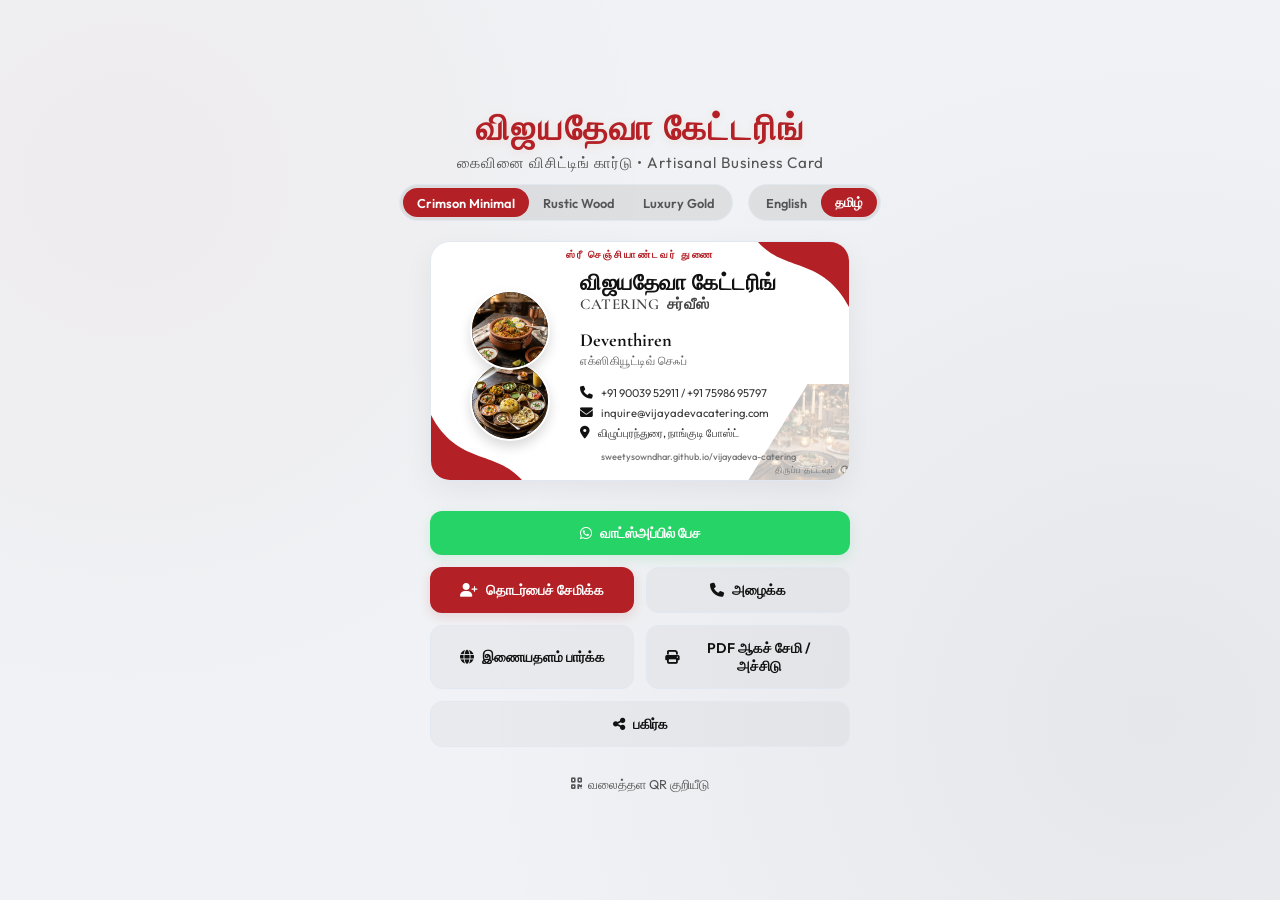
==== visiting-card.html @ 832a329c "Fix text overlap between events list and scan instruction footer on minimal card back" ====
<!DOCTYPE html>
<html lang="en">
<head>
    <meta charset="UTF-8">
    <meta name="viewport" content="width=device-width, initial-scale=1.0">
    <title>Vijayadeva Catering - Digital Business Card</title>
    <!-- Google Fonts -->
    <link rel="preconnect" href="https://fonts.googleapis.com">
    <link rel="preconnect" href="https://fonts.gstatic.com" crossorigin>
    <link href="https://fonts.googleapis.com/css2?family=Caveat:wght@400;700&family=Cormorant+Garamond:ital,wght@0,400;0,500;0,600;0,700;1,400&family=Outfit:wght@300;400;500;600;700&display=swap" rel="stylesheet">
    <!-- FontAwesome Icons -->
    <link rel="stylesheet" href="https://cdnjs.cloudflare.com/ajax/libs/font-awesome/6.4.0/css/all.min.css">
    
    <style>
        /* Theme Variables - Defaults to Rustic Wood Plank Theme */
        :root {
            --bg-color: #1a0f0a;
            --card-bg: #291a10;
            --accent: #e65c00; /* Terracotta Orange Accent */
            --accent-light: #ffd8c2;
            --accent-dark: #8c3200;
            --text-main: #ffffff;
            --text-muted: #dcd0bc;
            --border-color: #e65c00;
            --whatsapp-green: #25d366;
            --whatsapp-dark: #128c7e;
            --card-shadow: 0 15px 35px rgba(0, 0, 0, 0.7);
            
            --font-display: 'Cormorant Garamond', serif;
            --font-handwritten: 'Caveat', cursive;
        }

        /* Crimson Minimal Theme overrides */
        body.theme-minimal {
            --bg-color: #f0f2f5;
            --card-bg: #ffffff;
            --accent: #b32025; /* Crimson Red */
            --accent-light: #fcebeb;
            --accent-dark: #7c1216;
            --text-main: #111111;
            --text-muted: #555555;
            --border-color: #e2e8f0;
            --card-shadow: 0 10px 30px rgba(0, 0, 0, 0.06);
        }

        /* Luxury Gold Theme overrides */
        body.theme-luxury {
            --bg-color: #0b0c10;
            --card-bg: rgba(26, 26, 29, 0.95);
            --accent: #d4af37; /* Gold */
            --accent-light: #f3e5ab;
            --accent-dark: #aa7c11;
            --text-main: #f5f5f7;
            --text-muted: #a0a0a5;
            --border-color: rgba(212, 175, 55, 0.25);
            --card-shadow: 0 15px 35px rgba(0, 0, 0, 0.6), 
                        inset 0 1px 0 rgba(255, 255, 255, 0.1);
        }

        * {
            box-sizing: border-box;
            margin: 0;
            padding: 0;
            font-family: 'Outfit', sans-serif;
            -webkit-tap-highlight-color: transparent;
        }

        body {
            background-color: var(--bg-color);
            min-height: 100vh;
            display: flex;
            flex-direction: column;
            justify-content: center;
            align-items: center;
            padding: 20px;
            color: var(--text-main);
            overflow-x: hidden;
            transition: background-color 0.5s ease, color 0.5s ease;
        }

        /* Ambient background styles per theme */
        body.theme-wood {
            background-image: 
                radial-gradient(circle at 10% 20%, rgba(230, 92, 0, 0.05) 0%, transparent 40%),
                radial-gradient(circle at 90% 80%, rgba(41, 26, 16, 0.3) 0%, transparent 50%);
        }

        body.theme-minimal {
            background-image: 
                radial-gradient(circle at 10% 20%, rgba(179, 32, 37, 0.03) 0%, transparent 40%),
                radial-gradient(circle at 90% 80%, rgba(26, 26, 26, 0.05) 0%, transparent 50%);
        }

        body.theme-luxury {
            background-image: 
                radial-gradient(circle at 10% 20%, rgba(212, 175, 55, 0.05) 0%, transparent 40%),
                radial-gradient(circle at 90% 80%, rgba(170, 124, 17, 0.08) 0%, transparent 40%);
        }

        /* Ambient glowing orbs (Luxury Theme Only) */
        .orb {
            position: absolute;
            width: 300px;
            height: 300px;
            border-radius: 50%;
            filter: blur(120px);
            z-index: -1;
            opacity: 0.3;
            animation: float 10s ease-in-out infinite alternate;
            display: none;
        }

        body.theme-luxury .orb {
            display: block;
        }

        .orb-1 {
            background: var(--accent-dark);
            top: 20%;
            left: 10%;
        }

        .orb-2 {
            background: #4e3629;
            bottom: 20%;
            right: 10%;
            animation-delay: -5s;
        }

        @keyframes float {
            0% { transform: translateY(0px) scale(1); }
            100% { transform: translateY(30px) scale(1.1); }
        }

        header {
            text-align: center;
            margin-bottom: 12px;
            animation: fadeInDown 0.8s ease-out;
        }

        header h1 {
            font-family: var(--font-display);
            font-size: 2.2rem;
            font-weight: 700;
            color: var(--accent);
            letter-spacing: 2px;
            text-transform: uppercase;
            text-shadow: 0 2px 10px rgba(230, 92, 0, 0.1);
            margin-bottom: 3px;
            transition: color 0.5s ease;
        }

        body.theme-luxury header h1 {
            text-shadow: 0 2px 10px rgba(212, 175, 55, 0.2);
        }

        header p {
            color: var(--text-muted);
            font-size: 0.95rem;
            letter-spacing: 1px;
            transition: color 0.5s;
        }

        /* Selectors Box */
        .selectors-row {
            display: flex;
            gap: 15px;
            margin-bottom: 20px;
            z-index: 10;
            animation: fadeInDown 0.8s ease-out;
        }

        .toggle-box {
            display: flex;
            background: rgba(0, 0, 0, 0.08);
            border: 1px solid var(--border-color);
            border-radius: 20px;
            padding: 3px;
            transition: background 0.5s, border-color 0.5s;
        }

        body.theme-luxury .toggle-box {
            background: rgba(255, 255, 255, 0.05);
        }

        .toggle-btn {
            background: transparent;
            border: none;
            color: var(--text-muted);
            padding: 6px 14px;
            font-size: 0.8rem;
            font-weight: 600;
            border-radius: 17px;
            cursor: pointer;
            transition: all 0.3s;
        }

        .toggle-btn.active {
            background: var(--accent);
            color: var(--bg-color);
        }
        
        body.theme-minimal .toggle-btn.active {
            color: #ffffff;
        }

        /* 3D Card Flip Structure */
        .card-perspective {
            perspective: 1200px;
            width: 100%;
            max-width: 420px;
            height: 240px;
            margin-bottom: 30px;
            cursor: pointer;
            animation: scaleIn 0.8s cubic-bezier(0.175, 0.885, 0.32, 1.275);
        }

        .card-inner {
            position: relative;
            width: 100%;
            height: 100%;
            text-align: center;
            transition: transform 0.8s cubic-bezier(0.175, 0.885, 0.32, 1.275);
            transform-style: preserve-3d;
        }

        .card-perspective.flipped .card-inner {
            transform: rotateY(180deg);
        }

        .card-face {
            position: absolute;
            width: 100%;
            height: 100%;
            -webkit-backface-visibility: hidden;
            backface-visibility: hidden;
            border-radius: 20px;
            padding: 15px 20px;
            display: flex;
            flex-direction: column;
            justify-content: space-between;
            background: var(--card-bg);
            border: 1px solid var(--border-color);
            box-shadow: var(--card-shadow);
            backdrop-filter: blur(10px);
            overflow: hidden;
            transition: background 0.5s, border 0.5s, box-shadow 0.5s;
        }

        /* Theme 1: Wood plank backgrounds */
        body.theme-wood .card-face {
            background-color: #24140c;
            background-image: 
                repeating-linear-gradient(
                    to bottom,
                    rgba(0, 0, 0, 0.3) 0px,
                    rgba(0, 0, 0, 0.3) 2px,
                    transparent 2px,
                    transparent 48px
                ),
                repeating-linear-gradient(
                    to right,
                    rgba(255,255,255,0.015) 0px,
                    rgba(255,255,255,0.015) 1px,
                    transparent 1px,
                    transparent 4px
                ),
                linear-gradient(135deg, #2a1810 0%, #150b07 100%);
            border: 2.5px solid var(--accent);
            box-shadow: 0 15px 35px rgba(0, 0, 0, 0.6);
        }

        /* Theme 2: Crimson Minimal overrides */
        body.theme-minimal .card-face {
            background: #ffffff;
            border: 1px solid #e2e8f0;
            box-shadow: var(--card-shadow);
        }

        /* Top Center Blessing Header */
        .card-blessing {
            position: absolute;
            top: 6px;
            left: 0;
            right: 0;
            text-align: center;
            font-size: 0.62rem;
            color: var(--accent);
            letter-spacing: 2px;
            font-weight: 700;
            text-transform: uppercase;
        }

        /* Front Face Layout Split (Left Thumbnails Column / Right Contacts Column) */
        .card-inner-container {
            display: flex;
            height: 100%;
            width: 100%;
            gap: 12px;
            align-items: center;
            margin-top: 8px;
        }

        /* Left side: Food thumbnails showcase */
        .card-left-col {
            width: 32%;
            display: flex;
            flex-direction: column;
            position: relative;
            height: 100%;
            justify-content: space-between;
            padding: 8px 0;
        }

        .food-thumb {
            width: 72px;
            height: 52px;
            border-radius: 6px;
            border: 2px solid var(--accent);
            overflow: hidden;
            box-shadow: 0 3px 6px rgba(0, 0, 0, 0.4);
            position: relative;
            background: #24140c;
            z-index: 2;
        }

        .food-thumb-1 {
            align-self: flex-start;
        }

        .food-thumb-2 {
            align-self: flex-end;
            margin-right: 4px;
        }

        .food-thumb-3 {
            align-self: flex-start;
        }

        .food-thumb img {
            width: 100%;
            height: 100%;
            object-fit: cover;
            transition: filter 0.5s;
        }

        /* Minimal circular food thumbnails */
        body.theme-minimal .food-thumb {
            width: 80px;
            height: 80px;
            border-radius: 50%;
            border: 2px solid #ffffff;
            box-shadow: 0 6px 12px rgba(0, 0, 0, 0.15);
            align-self: center;
            margin: 0;
        }

        body.theme-minimal .food-thumb img {
            border-radius: 50%;
            filter: none;
        }

        body.theme-minimal .food-thumb-1 {
            margin-bottom: -15px; /* overlap slightly */
            z-index: 2;
        }

        body.theme-minimal .food-thumb-2 {
            z-index: 1;
            margin-right: 0;
            align-self: center;
        }

        body.theme-minimal .food-thumb-3 {
            display: none;
        }

        /* Hide utensil SVGs on minimal theme */
        body.theme-minimal .utensil-svg-1,
        body.theme-minimal .utensil-svg-2,
        body.theme-minimal .utensil-svg-3 {
            display: none;
        }
        
        /* Minimal Theme Corner Decors */
        .minimal-red-stroke {
            display: none;
            position: absolute;
            top: 0;
            right: 0;
            width: 130px;
            height: 100px;
            z-index: 1;
        }

        .minimal-red-stroke-bl {
            display: none;
            position: absolute;
            bottom: 0;
            left: 0;
            width: 130px;
            height: 100px;
            z-index: 1;
        }

        .minimal-banquet-svg {
            display: none;
            position: absolute;
            bottom: 0;
            right: 0;
            width: 170px;
            height: 120px;
            z-index: 1;
        }
        
        body.theme-minimal .minimal-red-stroke,
        body.theme-minimal .minimal-red-stroke-bl,
        body.theme-minimal .minimal-banquet-svg {
            display: block;
        }
        
        body.theme-minimal .minimal-banquet-svg {
            opacity: 0.25;
        }

        /* Utensil SVGs on Front Face */
        .utensil-svg-1 {
            position: absolute;
            left: 2px;
            top: 55px;
            width: 22px;
            height: 22px;
            color: var(--text-muted);
            opacity: 0.45;
            z-index: 1;
        }

        .utensil-svg-2 {
            position: absolute;
            left: 4px;
            top: 132px;
            width: 22px;
            height: 22px;
            color: var(--text-muted);
            opacity: 0.45;
            z-index: 1;
        }

        .utensil-svg-3 {
            position: absolute;
            left: 38px;
            bottom: 2px;
            width: 26px;
            height: 26px;
            color: var(--text-muted);
            opacity: 0.45;
            z-index: 1;
        }

        /* Right side: Branding & Pills details */
        .card-right-col {
            width: 68%;
            display: flex;
            flex-direction: column;
            height: 100%;
            justify-content: space-between;
            padding: 2px 0;
            text-align: left;
        }

        .card-brand-header {
            display: flex;
            justify-content: space-between;
            align-items: center;
            width: 100%;
        }

        .card-brand-section {
            margin-top: 2px;
        }

        .card-brand-logo-name {
            font-size: 0.78rem;
            color: var(--accent);
            font-weight: 600;
            letter-spacing: 1.5px;
            text-transform: uppercase;
            font-family: var(--font-display);
        }

        .card-brand-services-wrapper {
            display: flex;
            align-items: center;
            gap: 10px;
            margin-top: 2px;
        }

        .card-brand-services {
            font-family: var(--font-display);
            line-height: 1.1;
            display: flex;
            flex-direction: column;
            position: relative;
        }

        .card-brand-services .text-large {
            font-family: 'Outfit', sans-serif;
            font-size: 1.8rem;
            font-weight: 700;
            color: #ffffff;
            text-transform: uppercase;
            letter-spacing: 2px;
            line-height: 1;
        }

        body.theme-minimal .card-brand-logo-name {
            font-family: var(--font-display);
            font-size: 1.4rem;
            color: #111111;
            text-transform: none;
            font-weight: 700;
            letter-spacing: 0.5px;
        }
        
        body.theme-minimal .card-brand-services-wrapper {
            margin-top: 1px;
            gap: 0;
        }
        
        body.theme-minimal .card-brand-services {
            font-family: var(--font-display);
            font-size: 0.9rem;
            color: #555555;
            font-weight: 500;
            text-transform: none;
            letter-spacing: 0.5px;
            display: block;
            margin-top: 0;
        }
        
        body.theme-minimal .card-brand-services .text-large {
            font-family: var(--font-display);
            font-size: 0.95rem;
            color: #444444;
            text-transform: none;
            letter-spacing: 0.5px;
            font-weight: 600;
        }

        body.theme-minimal .card-brand-services .text-script {
            font-family: var(--font-display);
            font-size: 0.95rem;
            color: #444444;
            font-weight: 600;
            margin-top: 0;
            margin-left: 4px;
            display: inline-block;
        }

        .card-brand-services .text-script {
            font-family: var(--font-handwritten);
            font-size: 1.5rem;
            color: var(--accent);
            font-weight: 700;
            margin-top: -6px;
            margin-left: 25px;
            line-height: 1;
        }

        /* Chef Hat Outline Icon */
        .chef-hat-svg {
            width: 35px;
            height: 35px;
            color: #ffffff;
            opacity: 0.9;
            flex-shrink: 0;
            margin-left: 15px;
        }

        body.theme-minimal .chef-hat-svg {
            display: none;
        }

        body.theme-luxury .chef-hat-svg {
            color: var(--accent);
        }

        /* Left-Right split Chef Credentials */
        .card-chef-section {
            display: flex;
            justify-content: space-between;
            width: 100%;
            border-bottom: 1px solid rgba(255, 255, 255, 0.12);
            padding-bottom: 3px;
            margin-bottom: 6px;
            transition: border-color 0.5s;
        }

        body.theme-minimal .card-chef-section {
            border-bottom: none;
            flex-direction: column;
            align-items: flex-start;
            margin-top: 12px;
            margin-bottom: 12px;
            gap: 2px;
        }

        .card-chef-name {
            font-size: 0.72rem;
            font-weight: 600;
            color: #ffffff;
            text-transform: uppercase;
            letter-spacing: 0.5px;
        }

        body.theme-minimal .card-chef-name {
            font-family: var(--font-display);
            font-size: 1.15rem;
            color: #111111;
            text-transform: none;
            font-weight: 700;
            letter-spacing: 0px;
        }
        
        body.theme-minimal .card-chef-role {
            font-family: 'Outfit', sans-serif;
            font-size: 0.72rem;
            color: #666666;
            text-transform: none;
            font-weight: 500;
            letter-spacing: 0.5px;
        }

        .card-chef-role {
            font-size: 0.68rem;
            color: var(--accent);
            font-weight: 500;
            text-transform: uppercase;
            letter-spacing: 0.5px;
        }

        /* Contact Details Rounded Pills (capsule border styling) */
        .card-contact-pills {
            display: flex;
            flex-direction: column;
            gap: 5px;
        }

        .contact-pill {
            display: flex;
            align-items: center;
            border: 2px solid var(--accent);
            border-radius: 50px;
            padding: 3px 14px;
            background: rgba(0, 0, 0, 0.4);
            text-decoration: none;
            color: #ffffff;
            font-size: 0.72rem;
            height: 26px;
            gap: 10px;
            transition: all 0.3s;
        }

        body.theme-minimal .contact-pill {
            border: none;
            background: transparent;
            padding: 0;
            height: auto;
            gap: 12px;
            color: #333333;
            font-size: 0.75rem;
            margin-bottom: 2px;
        }

        .contact-pill:hover {
            background: var(--accent);
            color: var(--bg-color);
        }

        body.theme-minimal .contact-pill:hover {
            background: transparent;
            color: var(--accent);
        }

        .pill-icon {
            color: #ffffff;
            font-size: 0.75rem;
            display: flex;
            align-items: center;
            justify-content: center;
            transition: color 0.3s;
            flex-shrink: 0;
        }

        body.theme-minimal .pill-icon {
            color: #111111;
            font-size: 0.8rem;
        }
        
        body.theme-minimal .contact-pill:hover .pill-icon {
            color: var(--accent);
        }
        
        /* By default, hide address pill in other themes, and show instagram */
        .address-pill {
            display: none;
        }

        body.theme-minimal .address-pill {
            display: flex;
        }

        body.theme-minimal .card-contact-pills a[href*="instagram"] {
            display: none;
        }

        /* Crimson Minimal Layout Alignments & Overrides */
        body.theme-minimal .card-left-col {
            justify-content: center;
            gap: 6px;
        }
        body.theme-minimal .card-contact-pills {
            max-width: 200px;
            z-index: 3;
            position: relative;
            gap: 6px;
        }
        body.theme-minimal .contact-pill {
            border: none;
            background: transparent;
            padding: 0;
            height: auto;
            gap: 8px;
            color: #333333;
            font-size: 0.7rem;
            margin-bottom: 0;
        }
        body.theme-minimal .card-footer-web {
            text-align: left;
            width: auto;
            margin-top: 6px;
            padding-left: 21px;
            z-index: 3;
            position: relative;
        }
        body.theme-minimal .card-footer-web a {
            color: #777777;
            font-size: 0.58rem;
            text-transform: none;
            letter-spacing: 0px;
        }
        body.theme-minimal .card-back-main {
            padding-right: 0;
            position: relative;
            z-index: 2;
        }
        body.theme-minimal .card-back-container {
            margin-top: 0px;
        }
        body.theme-minimal .events-list {
            gap: 4px;
        }

        .contact-pill:hover .pill-icon {
            color: inherit;
        }

        .pill-text {
            white-space: nowrap;
            overflow: hidden;
            text-overflow: ellipsis;
        }

        .pill-text-scroll {
            white-space: nowrap;
            overflow: hidden;
            text-overflow: ellipsis;
            width: 100%;
        }

        .pill-text-scroll a {
            color: inherit;
            text-decoration: none;
            transition: color 0.3s;
        }

        .pill-text-scroll a:hover {
            text-decoration: underline;
        }

        .card-footer-web {
            font-size: 0.62rem;
            text-align: center;
            margin-top: 4px;
            width: 100%;
        }

        .card-footer-web a {
            color: #ffffff;
            text-decoration: none;
            font-weight: 500;
            letter-spacing: 1px;
            text-transform: uppercase;
        }

        .card-front .flip-hint {
            position: absolute;
            bottom: 4px;
            right: 0px;
            font-size: 0.58rem;
            color: var(--text-muted);
            letter-spacing: 0.5px;
            display: flex;
            align-items: center;
            gap: 4px;
            opacity: 0.6;
        }

        .card-front .flip-hint i {
            animation: bounce 1.5s infinite;
        }

        /* BACK FACE LAYOUT */
        .card-back {
            transform: rotateY(180deg);
        }

        .card-back-container {
            display: flex;
            height: 100%;
            width: 100%;
            align-items: center;
            gap: 10px;
            margin-top: 10px;
        }

        /* Back side left: Utensils Column */
        .card-back-utensils {
            width: 20%;
            display: flex;
            flex-direction: column;
            justify-content: space-around;
            align-items: center;
            height: 85%;
            color: var(--text-muted);
            opacity: 0.5;
            font-size: 1.6rem;
            padding-right: 10px;
        }

        /* Back side right: Events list and corner photos */
        .card-back-main {
            width: 80%;
            display: flex;
            flex-direction: column;
            justify-content: center;
            height: 85%;
            padding-right: 55px;
            text-align: center;
        }

        .card-back-main h4 {
            font-family: var(--font-display);
            font-size: 0.95rem;
            color: var(--accent);
            text-transform: uppercase;
            letter-spacing: 1.5px;
            border-bottom: 1px solid rgba(230, 92, 0, 0.2);
            padding-bottom: 4px;
            margin-bottom: 8px;
            display: inline-block;
            align-self: center;
        }

        body.theme-minimal .card-back-main h4 {
            color: var(--accent);
            border-bottom-color: #eaeaea;
        }

        .events-list {
            display: flex;
            flex-direction: column;
            gap: 5px;
            font-size: 0.7rem;
            font-weight: 600;
            color: #ffffff;
            letter-spacing: 1px;
        }

        body.theme-minimal .events-list {
            color: #333333;
        }

        .events-list span {
            text-transform: uppercase;
        }

        /* Rotated corner photo styling */
        .corner-photo {
            position: absolute;
            width: 65px;
            height: 52px;
            border-radius: 6px;
            border: 2px solid var(--accent);
            overflow: hidden;
            box-shadow: 0 4px 8px rgba(0, 0, 0, 0.5);
            background: #24140c;
        }

        .corner-photo img {
            width: 100%;
            height: 100%;
            object-fit: cover;
        }

        body.theme-minimal .card-back .corner-photo {
            display: none;
        }

        .corner-photo-tr {
            top: 25px;
            right: 15px;
            transform: rotate(8deg);
            z-index: 2;
        }

        .corner-photo-br {
            bottom: 25px;
            right: 15px;
            transform: rotate(-8deg);
            z-index: 2;
        }

        .card-back-footer {
            position: absolute;
            bottom: 6px;
            left: 20%;
            right: 0;
            display: flex;
            justify-content: space-between;
            align-items: center;
            padding: 0 20px;
            font-size: 0.58rem;
            color: var(--text-muted);
            border-top: 1px solid rgba(255, 255, 255, 0.1);
            padding-top: 4px;
            transition: border-color 0.5s;
        }

        body.theme-minimal .card-back-footer {
            border-top: none;
            z-index: 3;
        }

        .card-back-footer .web-link {
            color: var(--accent);
            text-decoration: none;
            font-weight: 600;
        }

        /* Action Buttons Grid */
        .action-container {
            width: 100%;
            max-width: 420px;
            display: flex;
            flex-direction: column;
            gap: 12px;
            animation: fadeInUp 0.8s ease-out 0.2s both;
        }

        .btn-row {
            display: grid;
            grid-template-columns: 1fr 1fr;
            gap: 12px;
        }

        .btn {
            display: flex;
            align-items: center;
            justify-content: center;
            gap: 8px;
            padding: 13px 18px;
            border-radius: 12px;
            font-size: 0.88rem;
            font-weight: 600;
            text-decoration: none;
            cursor: pointer;
            transition: all 0.3s cubic-bezier(0.25, 0.8, 0.25, 1);
            border: none;
            outline: none;
        }

        .btn-primary {
            background: var(--accent);
            color: var(--bg-color);
            box-shadow: 0 4px 12px rgba(230, 92, 0, 0.15);
        }
        
        body.theme-minimal .btn-primary {
            background: var(--accent);
            color: #ffffff;
            box-shadow: 0 4px 12px rgba(179, 32, 37, 0.15);
        }
        
        body.theme-minimal .btn-primary:hover {
            box-shadow: 0 6px 18px rgba(179, 32, 37, 0.25);
        }

        body.theme-luxury .btn-primary {
            background: linear-gradient(135deg, var(--accent) 0%, var(--accent-dark) 100%);
            box-shadow: 0 4px 15px rgba(212, 175, 55, 0.2);
            color: #0b0c10;
        }

        .btn-primary:hover {
            transform: translateY(-2px);
            box-shadow: 0 6px 18px rgba(230, 92, 0, 0.25);
        }

        .btn-secondary {
            background: rgba(0, 0, 0, 0.03);
            color: var(--text-main);
            border: 1px solid var(--border-color);
        }

        body.theme-luxury .btn-secondary {
            background: rgba(255, 255, 255, 0.05);
            color: var(--text-light);
            border: 1px solid rgba(255, 255, 255, 0.1);
        }

        .btn-secondary:hover {
            background: rgba(0, 0, 0, 0.07);
            border-color: var(--accent);
            transform: translateY(-2px);
        }

        body.theme-luxury .btn-secondary:hover {
            background: rgba(255, 255, 255, 0.1);
            border-color: rgba(212, 175, 55, 0.3);
        }

        .btn-whatsapp {
            background: var(--whatsapp-green);
            color: white;
            box-shadow: 0 4px 12px rgba(37, 211, 102, 0.15);
            grid-column: span 2;
        }

        .btn-whatsapp:hover {
            background: var(--whatsapp-dark);
            transform: translateY(-2px);
            box-shadow: 0 6px 18px rgba(37, 211, 102, 0.25);
        }

        /* QR Code Modal Drawer */
        .qr-section {
            margin-top: 25px;
            text-align: center;
            animation: fadeInUp 0.8s ease-out 0.4s both;
        }

        .qr-btn {
            background: transparent;
            border: none;
            color: var(--text-muted);
            font-size: 0.8rem;
            cursor: pointer;
            display: inline-flex;
            align-items: center;
            gap: 6px;
            transition: color 0.3s;
        }

        .qr-btn:hover {
            color: var(--accent);
        }

        .qr-popup {
            display: none;
            position: fixed;
            top: 0;
            left: 0;
            width: 100%;
            height: 100%;
            background: rgba(11, 12, 16, 0.8);
            backdrop-filter: blur(8px);
            z-index: 100;
            justify-content: center;
            align-items: center;
            opacity: 0;
            transition: opacity 0.3s ease;
        }

        body.theme-handmade .qr-popup {
            background: rgba(62, 53, 43, 0.7);
        }

        .qr-popup.active {
            display: flex;
            opacity: 1;
        }

        .qr-card {
            background: var(--card-bg);
            border: 1px solid var(--border-color);
            border-radius: 20px;
            padding: 30px;
            text-align: center;
            max-width: 320px;
            width: 90%;
            box-shadow: 0 20px 40px rgba(0,0,0,0.3);
            transform: scale(0.9);
            transition: transform 0.3s ease;
        }

        body.theme-minimal .qr-card {
            background: #ffffff;
            border: 1px solid #e2e8f0;
        }

        body.theme-handmade .qr-card {
            filter: url(#paper-texture);
            border: 1.5px solid var(--accent);
            outline: 1px dashed rgba(184, 93, 56, 0.3);
            outline-offset: -8px;
        }

        .qr-code-svg {
            background: white;
            padding: 15px;
            border-radius: 12px;
            margin: 20px 0;
            width: 180px;
            height: 180px;
            display: inline-block;
        }

        .qr-card h4 {
            color: var(--accent);
            font-family: var(--font-display);
            font-size: 1.4rem;
            margin-bottom: 5px;
        }

        .qr-card p {
            font-size: 0.8rem;
            color: var(--text-muted);
        }

        .close-qr {
            margin-top: 15px;
            background: rgba(0, 0, 0, 0.03);
            border: 1px solid var(--border-color);
            color: var(--text-main);
            padding: 8px 16px;
            border-radius: 8px;
            cursor: pointer;
            font-size: 0.8rem;
            transition: all 0.3s;
        }

        body.theme-luxury .close-qr {
            background: rgba(255, 255, 255, 0.05);
            border-color: rgba(255, 255, 255, 0.1);
            color: var(--text-light);
        }

        .close-qr:hover {
            background: var(--accent);
            color: var(--bg-color);
        }
        
        body.theme-minimal .close-qr:hover {
            color: #ffffff;
        }

        /* Toast Notification */
        .toast {
            position: fixed;
            bottom: -50px;
            left: 50%;
            transform: translateX(-50%);
            background: var(--accent);
            color: var(--bg-color);
            padding: 10px 24px;
            border-radius: 25px;
            font-size: 0.85rem;
            font-weight: 600;
            box-shadow: 0 5px 15px rgba(0,0,0,0.15);
            z-index: 1000;
            transition: bottom 0.4s cubic-bezier(0.175, 0.885, 0.32, 1.275);
            display: flex;
            align-items: center;
            gap: 8px;
        }

        body.theme-minimal .toast {
            color: #ffffff;
        }

        .toast.show {
            bottom: 30px;
        }

        /* Keyframe Animations */
        @keyframes fadeInDown {
            from { opacity: 0; transform: translateY(-20px); }
            to { opacity: 1; transform: translateY(0); }
        }

        @keyframes fadeInUp {
            from { opacity: 0; transform: translateY(20px); }
            to { opacity: 1; transform: translateY(0); }
        }

        @keyframes scaleIn {
            from { opacity: 0; transform: scale(0.9); }
            to { opacity: 1; transform: scale(1); }
        }

        @keyframes bounce {
            0%, 100% { transform: translateX(0); }
            50% { transform: translateX(4px); }
        }

        /* PRINT STYLESHEET (PDF & Standard Visiting Card Dimensions) */
        @media print {
            @page {
                size: 3.5in 2.0in;
                margin: 0;
            }

            body {
                background: #ffffff !important;
                background-image: none !important;
                color: #000000 !important;
                display: block !important;
                padding: 0 !important;
                margin: 0 !important;
                min-height: auto !important;
            }

            .orb, header, .selectors-row, .action-container, .qr-section, .toast, .flip-hint, .qr-popup {
                display: none !important;
            }

            .card-perspective {
                perspective: none !important;
                width: 3.5in !important;
                height: 2.0in !important;
                margin: 0 !important;
                cursor: default !important;
                box-shadow: none !important;
            }

            .card-inner {
                transform: none !important;
                transform-style: flat !important;
                display: block !important;
                width: 3.5in !important;
                height: 2.0in !important;
            }

            /* Front and Back at exact physical dimensions */
            .card-face {
                position: relative !important;
                display: flex !important;
                flex-direction: row !important;
                width: 3.5in !important;
                height: 2.0in !important;
                padding: 12px 16px !important;
                border-radius: 0 !important; /* Sharp corners for printing/cutting */
                border: 2px solid var(--accent) !important;
                box-shadow: none !important;
                background-color: var(--card-bg) !important;
                color: var(--text-main) !important;
                transform: none !important;
                page-break-inside: avoid !important;
                page-break-after: always !important;
                break-after: page !important;
                overflow: hidden !important;
            }

            .card-back-footer span[data-i18n="card_footer_hint"] {
                display: none !important;
            }

            body.theme-wood .card-face {
                background-color: #24140c !important;
                background-image: 
                    repeating-linear-gradient(
                        to bottom,
                        rgba(0, 0, 0, 0.3) 0px,
                        rgba(0, 0, 0, 0.3) 2px,
                        transparent 2px,
                        transparent 48px
                    ) !important;
                -webkit-print-color-adjust: exact !important;
                print-color-adjust: exact !important;
            }

            body.theme-minimal .card-face {
                border: 1px solid #e2e8f0 !important;
                background-color: #ffffff !important;
                box-shadow: none !important;
            }
            body.theme-minimal .card-face .card-left-col {
                justify-content: center !important;
                gap: 4px !important;
            }
            body.theme-minimal .card-face .food-thumb {
                width: 55px !important;
                height: 55px !important;
                border-radius: 50% !important;
                align-self: center !important;
                margin: 0 !important;
            }
            body.theme-minimal .card-face .food-thumb-1 {
                margin-bottom: -10px !important;
            }
            body.theme-minimal .card-face .food-thumb-2 {
                margin-right: 0 !important;
                align-self: center !important;
            }
            body.theme-minimal .card-face .card-brand-logo-name {
                font-size: 0.85rem !important;
            }
            body.theme-minimal .card-face .card-brand-services .text-large {
                font-size: 1.05rem !important;
            }
            body.theme-minimal .card-face .card-brand-services .text-script {
                font-size: 0.9rem !important;
                margin-left: 8px !important;
                margin-top: -2px !important;
            }
            body.theme-minimal .card-face .chef-hat-svg {
                width: 18px !important;
                height: 18px !important;
                margin-left: 6px !important;
            }
            body.theme-minimal .card-face .card-chef-section {
                margin-top: 1px !important;
                margin-bottom: 1px !important;
            }
            body.theme-minimal .card-face .card-chef-name {
                font-size: 0.58rem !important;
            }
            body.theme-minimal .card-face .card-chef-role {
                font-size: 0.52rem !important;
            }
            body.theme-minimal .card-face .card-contact-pills {
                max-width: 175px !important;
                z-index: 3 !important;
                position: relative !important;
                gap: 4px !important;
                margin-top: 4px !important;
            }
            body.theme-minimal .card-face .contact-pill {
                border: none !important;
                background: transparent !important;
                padding: 0 !important;
                height: auto !important;
                gap: 6px !important;
                font-size: 0.55rem !important;
                margin-bottom: 0 !important;
            }
            body.theme-minimal .card-face .pill-icon {
                font-size: 0.55rem !important;
                color: #111111 !important;
            }
            body.theme-minimal .card-face .card-footer-web {
                text-align: left !important;
                margin-top: 4px !important;
                padding-left: 15px !important;
                z-index: 3 !important;
                position: relative !important;
            }
            body.theme-minimal .card-face .card-footer-web a {
                color: #777777 !important;
                font-size: 0.45rem !important;
                text-transform: none !important;
                letter-spacing: 0px !important;
            }
            body.theme-minimal .card-face.card-back .card-back-main {
                padding-right: 0 !important;
            }
            body.theme-minimal .card-face.card-back .card-back-footer {
                border-top: none !important;
                z-index: 3 !important;
            }
            body.theme-minimal .card-face.card-back .card-back-container {
                margin-top: -6px !important;
            }
            body.theme-minimal .card-face.card-back .events-list {
                font-size: 0.55rem !important;
                gap: 2px !important;
            }
            .card-face .minimal-red-stroke,
            .card-face .minimal-red-stroke-bl {
                width: 95px !important;
                height: 75px !important;
            }
            .card-face .minimal-red-stroke-bl {
                display: block !important;
                position: absolute !important;
                bottom: 0 !important;
                left: 0 !important;
                z-index: 1 !important;
            }
            .card-face .minimal-banquet-svg {
                width: 130px !important;
                height: 90px !important;
                opacity: 0.25 !important;
            }

            .card-back {
                transform: none !important;
            }

            /* Print-specific scaling for front left column */
            .card-face .card-left-col {
                width: 32% !important;
                padding: 4px 0 !important;
            }
            .card-face .food-thumb {
                width: 60px !important;
                height: 42px !important;
                border-width: 1.5px !important;
            }
            .card-face .food-thumb-2 {
                margin-right: 2px !important;
            }
            .card-face .utensil-svg-1 {
                top: 44px !important;
                width: 18px !important;
                height: 18px !important;
            }
            .card-face .utensil-svg-2 {
                top: 104px !important;
                width: 18px !important;
                height: 18px !important;
            }
            .card-face .utensil-svg-3 {
                left: 30px !important;
                bottom: 1px !important;
                width: 20px !important;
                height: 20px !important;
            }

            /* Print-specific scaling for front right column */
            .card-face .card-right-col {
                width: 68% !important;
                padding: 0 !important;
            }
            .card-face .card-brand-services .text-large {
                font-size: 1.4rem !important;
            }
            .card-face .card-brand-services .text-script {
                font-size: 1.2rem !important;
                margin-top: -4px !important;
                margin-left: 15px !important;
            }
            .card-face .chef-hat-svg {
                width: 26px !important;
                height: 26px !important;
                margin-left: 10px !important;
            }
            .card-face .card-chef-name, 
            .card-face .card-chef-role {
                font-size: 0.62rem !important;
            }
            .card-face .contact-pill {
                height: 21px !important;
                border-width: 1.5px !important;
                padding: 2px 10px !important;
                gap: 6px !important;
                font-size: 0.62rem !important;
            }
            .card-face .pill-icon {
                font-size: 0.62rem !important;
                color: #ffffff !important;
            }
            .card-face .card-footer-web {
                font-size: 0.52rem !important;
                margin-top: 2px !important;
            }

            /* Print-specific scaling for back face */
            .card-face.card-back .card-back-utensils {
                font-size: 1.2rem !important;
                width: 20% !important;
                border-right: none !important;
            }
            .card-face.card-back .card-back-main {
                width: 80% !important;
                padding-right: 45px !important;
            }
            .card-face.card-back .card-back-main h4 {
                font-size: 0.75rem !important;
                margin-bottom: 4px !important;
            }
            .card-face.card-back .events-list {
                font-size: 0.58rem !important;
                gap: 3px !important;
            }
            .card-face.card-back .corner-photo {
                width: 50px !important;
                height: 40px !important;
                border-width: 1.5px !important;
            }
            .card-face.card-back .corner-photo-tr {
                top: 15px !important;
                right: 10px !important;
            }
            .card-face.card-back .corner-photo-br {
                bottom: 15px !important;
                right: 10px !important;
            }

            /* Keep colors legible */
            .card-brand-logo-name, .card-blessing {
                color: var(--accent) !important;
            }

            .qr-tiny-svg {
                border: 1px solid var(--border-color) !important;
            }

            .card-back-footer .web-link {
                color: var(--accent) !important;
            }

            * {
                -webkit-print-color-adjust: exact !important;
                print-color-adjust: exact !important;
            }
        }
    </style>
</head>
<body class="theme-minimal">

    <!-- SVG Filter for Organic Fibrous Handmade Paper Effect -->
    <svg style="display: none;">
        <filter id="paper-texture" x="0%" y="0%" width="100%" height="100%">
            <feTurbulence type="fractalNoise" baseFrequency="0.04" numOctaves="3" result="noise" />
            <feDiffuseLighting in="noise" lighting-color="#fff" surfaceScale="2" result="light">
                <feDistantLight azimuth="45" elevation="60" />
            </feDiffuseLighting>
            <feBlend mode="multiply" in="SourceGraphic" in2="light" />
        </filter>
    </svg>

    <!-- Ambient glowing backgrounds (Luxury Theme Only) -->
    <div class="orb orb-1"></div>
    <div class="orb orb-2"></div>

    <header>
        <h1 data-i18n="header_title">Vijayadeva Catering</h1>
        <p data-i18n="header_subtitle">Artisanal Business Card • கைவினை விசிட்டிங் கார்டு</p>
    </header>

    <div class="selectors-row">
        <!-- Style Theme Switcher -->
        <div class="toggle-box" id="themeSwitcher">
            <button class="toggle-btn active" onclick="setCardTheme('minimal')">Crimson Minimal</button>
            <button class="toggle-btn" onclick="setCardTheme('wood')">Rustic Wood</button>
            <button class="toggle-btn" onclick="setCardTheme('luxury')">Luxury Gold</button>
        </div>

        <!-- Language Selector -->
        <div class="toggle-box" id="langSwitcher">
            <button class="toggle-btn" onclick="setCardLanguage('en')">English</button>
            <button class="toggle-btn active" onclick="setCardLanguage('ta')">தமிழ்</button>
        </div>
    </div>

    <!-- 3D Flippable Business Card Container -->
    <div class="card-perspective" id="cardContainer" onclick="flipCard(event)">
        <div class="card-inner">
            
            <!-- FRONT FACE -->
            <div class="card-face card-front">
                <!-- Center Top Blessing Header -->
                <div class="card-blessing" data-i18n="card_blessing">ஸ்ரீ செஞ்சியாண்டவர் துணை</div>
                
                <!-- Minimal Theme Corner Decors -->
                <svg class="minimal-red-stroke" viewBox="0 0 100 100" preserveAspectRatio="none">
                    <path d="M 30 0 C 50 30, 80 15, 100 65 L 100 0 Z" fill="var(--accent)" />
                </svg>
                <svg class="minimal-red-stroke-bl" viewBox="0 0 100 100" preserveAspectRatio="none">
                    <path d="M 0 35 C 20 85, 50 70, 70 100 L 0 100 Z" fill="var(--accent)" />
                </svg>
                <svg class="minimal-banquet-svg" viewBox="0 0 100 100" preserveAspectRatio="none">
                    <defs>
                        <pattern id="banquetPatternFront" patternUnits="userSpaceOnUse" width="100" height="100">
                            <image href="assets/hero_banquet.png" x="0" y="0" width="100" height="100" preserveAspectRatio="xMidYMid slice" />
                        </pattern>
                    </defs>
                    <path d="M 40 100 L 100 100 L 100 20 L 75 20 Z" fill="url(#banquetPatternFront)" />
                    <line x1="40" y1="100" x2="75" y2="20" stroke="#ffffff" stroke-width="1.5" />
                </svg>

                <div class="card-inner-container">
                    <!-- Left Column: Catering Food Thumbnails -->
                    <div class="card-left-col">
                        <!-- Image 1: Mutton Biryani (Non-Veg Feast) -->
                        <div class="food-thumb food-thumb-1">
                            <img src="assets/nonveg_feast.png" alt="Signature Mutton Biryani">
                        </div>
                        
                        <!-- Utensil Outline 1: Fork and Spatula -->
                        <svg class="utensil-svg-1" viewBox="0 0 24 24" fill="none" stroke="currentColor" stroke-width="1.2" stroke-linecap="round" stroke-linejoin="round">
                            <path d="M5 3v5a1.5 1.5 0 0 0 3 0V3M6.5 3v5M6.5 9.5 v 8" />
                            <path d="M15 3h4v4.5h-4zM16.2 3.8v3M17.8 3.8v3M17 7.5v10" />
                        </svg>
                        
                        <!-- Image 2: Traditional Veg Feast (South Indian) -->
                        <div class="food-thumb food-thumb-2">
                            <img src="assets/veg_feast.png" alt="Traditional South Indian Veg Feast">
                        </div>
                        
                        <!-- Utensil Outline 2: Spoon/Turner or Ladle -->
                        <svg class="utensil-svg-2" viewBox="0 0 24 24" fill="none" stroke="currentColor" stroke-width="1.2" stroke-linecap="round" stroke-linejoin="round">
                            <path d="M5 8h5v4H5zM6 9v2M7.5 9v2M9 9v2M10 10h8" />
                        </svg>
 
                        <!-- Image 3: Paneer Tikka (Veg Specialty) -->
                        <div class="food-thumb food-thumb-3">
                            <img src="assets/paneer_tikka.png" alt="Shahi Paneer Tikka">
                        </div>

                        <!-- Utensil Outline 3: Crossed Knife and Cleaver -->
                        <svg class="utensil-svg-3" viewBox="0 0 24 24" fill="none" stroke="currentColor" stroke-width="1.2" stroke-linecap="round" stroke-linejoin="round">
                            <path d="M4 20l4-4M8 16l11-11c0 0-2-2-3-1L5 13l3 3z" />
                            <path d="M20 20l-4-4M16 16L7 7l3-3 9 9-3 3z" />
                        </svg>
                    </div>

                    <!-- Right Column: Catering details & Contact Pills -->
                    <div class="card-right-col">
                        
                        <!-- Header split layout (Branding details + Chef hat outline icon) -->
                        <div class="card-brand-header">
                            <div class="card-brand-section">
                                <span class="card-brand-logo-name" data-i18n="card_title">விஜயதேவா கேட்டரிங்</span>
                                <div class="card-brand-services-wrapper">
                                    <h3 class="card-brand-services">
                                        <span class="text-large">CATERING</span>
                                        <span class="text-script" data-i18n="services_script">Services</span>
                                    </h3>
                                    <!-- Chef Hat outline Icon -->
                                    <svg class="chef-hat-svg" viewBox="0 0 24 24" fill="none" stroke="currentColor" stroke-width="1.5">
                                        <path d="M6 18V6a4 4 0 0 1 8 0v12" stroke-linecap="round" stroke-linejoin="round"/>
                                        <path d="M18 18V9a4 4 0 0 0-8 0v9" stroke-linecap="round" stroke-linejoin="round"/>
                                        <path d="M3 18h18a1 1 0 0 1 1 1v2a1 1 0 0 1-1 1H3a1 1 0 0 1-1-1v-2a1 1 0 0 1 1-1z" stroke-linecap="round" stroke-linejoin="round"/>
                                    </svg>
                                </div>
                            </div>
                        </div>

                        <!-- Left-Right split Chef Name & Title -->
                        <div class="card-chef-section">
                            <span class="card-chef-name">Deventhiren</span>
                            <span class="card-chef-role" data-i18n="card_role">Executive Chef</span>
                        </div>

                        <div class="card-contact-pills">
                            <!-- Pill 1: Phone Numbers -->
                            <div class="contact-pill" onclick="stopPropagation(event)">
                                <div class="pill-icon"><i class="fa-solid fa-phone"></i></div>
                                <div class="pill-text-scroll">
                                    <a href="tel:+919003952911">+91 90039 52911</a> / <a href="tel:+917598695797">+91 75986 95797</a>
                                </div>
                            </div>

                            <!-- Pill 2: Email -->
                            <a href="mailto:inquire@vijayadevacatering.com" class="contact-pill" onclick="stopPropagation(event)">
                                <div class="pill-icon"><i class="fa-solid fa-envelope"></i></div>
                                <span class="pill-text">inquire@vijayadevacatering.com</span>
                            </a>

                            <!-- Pill 3: Instagram -->
                            <a href="https://www.instagram.com/lover_of_hillson" target="_blank" class="contact-pill" onclick="stopPropagation(event)">
                                <div class="pill-icon"><i class="fa-brands fa-instagram"></i></div>
                                <span class="pill-text">@lover_of_hillson</span>
                            </a>

                            <!-- Pill 4: Address (Only visible in minimal theme) -->
                            <div class="contact-pill address-pill" onclick="stopPropagation(event)">
                                <div class="pill-icon"><i class="fa-solid fa-map-marker-alt"></i></div>
                                <span class="pill-text" data-i18n="card_address">Vizhuperundhurai, Nangudi Post</span>
                            </div>
                        </div>

                        <div class="card-footer-web">
                            <a href="https://sweetysowndhar.github.io/vijayadeva-catering/" target="_blank" onclick="stopPropagation(event)">sweetysowndhar.github.io/vijayadeva-catering</a>
                        </div>
                    </div>
                </div>

                <div class="flip-hint">
                    <span data-i18n="hint_text">திருப்ப தட்டவும்</span> <i class="fa-solid fa-arrow-right-rotate"></i>
                </div>
            </div>

            <!-- BACK FACE -->
            <div class="card-face card-back">
                <!-- Center Top Blessing Header -->
                <div class="card-blessing" data-i18n="card_blessing">ஸ்ரீ செஞ்சியாண்டவர் துணை</div>

                <!-- Minimal Theme Corner Decors -->
                <svg class="minimal-red-stroke" viewBox="0 0 100 100" preserveAspectRatio="none">
                    <path d="M 30 0 C 50 30, 80 15, 100 65 L 100 0 Z" fill="var(--accent)" />
                </svg>
                <svg class="minimal-red-stroke-bl" viewBox="0 0 100 100" preserveAspectRatio="none">
                    <path d="M 0 35 C 20 85, 50 70, 70 100 L 0 100 Z" fill="var(--accent)" />
                </svg>
                <svg class="minimal-banquet-svg" viewBox="0 0 100 100" preserveAspectRatio="none">
                    <defs>
                        <pattern id="banquetPatternBack" patternUnits="userSpaceOnUse" width="100" height="100">
                            <image href="assets/hero_banquet.png" x="0" y="0" width="100" height="100" preserveAspectRatio="xMidYMid slice" />
                        </pattern>
                    </defs>
                    <path d="M 40 100 L 100 100 L 100 20 L 75 20 Z" fill="url(#banquetPatternBack)" />
                    <line x1="40" y1="100" x2="75" y2="20" stroke="#ffffff" stroke-width="1.5" />
                </svg>

                <div class="card-back-container">
                    <!-- Left: Kitchen Utensils Stack -->
                    <div class="card-back-utensils">
                        <i class="fa-solid fa-spoon"></i>
                        <i class="fa-solid fa-utensils"></i>
                        <i class="fa-solid fa-kitchen-set"></i>
                        <i class="fa-solid fa-wine-glass"></i>
                    </div>

                    <!-- Right: Servicing Events list -->
                    <div class="card-back-main">
                        <h4 data-i18n="card_back_title">அனைத்து சுபநிகழ்ச்சிகளுக்கும் சிறந்த சேவை</h4>
                        
                        <div class="events-list">
                            <span data-i18n="event_birthdays">பிறந்தநாள் விழாக்கள்</span>
                            <span data-i18n="event_social">பொது நிகழ்ச்சிகள்</span>
                            <span data-i18n="event_weddings">திருமணம் விழாக்கள்</span>
                            <span data-i18n="event_meetings">கார்ப்பரேட் கூட்டங்கள்</span>
                            <span data-i18n="event_anniversaries">திருமண நாள் விழாக்கள்</span>
                            <span data-i18n="event_luncheons">மதிய & இரவு விருந்துகள்</span>
                        </div>
                    </div>

                    <!-- Rotated Corner Photos -->
                    <div class="corner-photo corner-photo-tr">
                        <img src="assets/pepper_chicken.png" alt="Signature Pepper Chicken">
                    </div>
                    <div class="corner-photo corner-photo-br">
                        <img src="assets/paneer_tikka.png" alt="Shahi Paneer Tikka">
                    </div>
                </div>

                <div class="card-back-footer">
                    <span data-i18n="card_footer_hint">திருப்ப தட்டவும்</span>
                    <!-- Tiny scan menu QR code directly on back of card -->
                    <div class="card-back-qr-wrapper" style="display: flex; align-items: center; gap: 6px; z-index: 3; margin-left: auto;" onclick="stopPropagation(event)">
                        <span class="scan-text" data-i18n="card_scan_visit" style="font-size: 0.48rem; font-weight: 500; opacity: 0.85; margin-right: 6px; letter-spacing: -0.2px;">Scan & Visit Website</span>
                        <div class="card-back-qr" style="width: auto; background: #ffffff; border: none; padding: 0; border-radius: 2px; display: flex; align-items: center; justify-content: center; box-shadow: 0 1px 3px rgba(0,0,0,0.15);">
                            <img class="qr-tiny-svg" src="https://quickchart.io/qr?text=https%3A%2F%2Fsweetysowndhar.github.io%2Fvijayadeva-catering%2F&size=100&margin=1" alt="Menu QR Code" style="width: 32px; height: 32px; padding: 2px; border-radius: 2px; display: block;">
                        </div>
                    </div>
                </div>
            </div>

        </div>
    </div>

    <!-- Actions Panel -->
    <div class="action-container">
        
        <!-- WhatsApp Call Action -->
        <a href="https://wa.me/919003952911" target="_blank" class="btn btn-whatsapp" id="btnChat">
            <i class="fa-brands fa-whatsapp"></i> <span data-i18n="btn_chat">வாட்ஸ்அப்பில் பேச</span>
        </a>

        <div class="btn-row">
            <!-- Add to Contact Button -->
            <button class="btn btn-primary" onclick="downloadVCard()">
                <i class="fa-solid fa-user-plus"></i> <span data-i18n="btn_save">தொடர்பைச் சேமிக்க</span>
            </button>
            
            <!-- Call Button -->
            <a href="tel:+919003952911" class="btn btn-secondary">
                <i class="fa-solid fa-phone"></i> <span data-i18n="btn_call">அழைக்க</span>
            </a>
        </div>

        <div class="btn-row">
            <!-- Website Button -->
            <a href="index.html" class="btn btn-secondary">
                <i class="fa-solid fa-globe"></i> <span data-i18n="btn_web">இணையதளம் பார்க்க</span>
            </a>
            
            <!-- Save PDF / Print Button -->
            <button class="btn btn-secondary" onclick="window.print()">
                <i class="fa-solid fa-print"></i> <span data-i18n="btn_print">PDF ஆகச் சேமி / அச்சிடு</span>
            </button>
        </div>

        <!-- Share Button -->
        <button class="btn btn-secondary" onclick="shareCard()" style="width: 100%;">
            <i class="fa-solid fa-share-nodes"></i> <span data-i18n="btn_share">பகிர்க</span>
        </button>
    </div>

    <!-- QR Code Section -->
    <div class="qr-section">
        <button class="qr-btn" onclick="toggleQR()">
            <i class="fa-solid fa-qrcode"></i> <span id="qrBtnText" data-i18n="show_qr_text">வலைத்தள QR குறியீடு</span>
        </button>
    </div>

    <!-- QR Code Popup -->
    <div class="qr-popup" id="qrPopup" onclick="toggleQR()">
        <div class="qr-card" onclick="stopPropagation(event)">
            <h4 data-i18n="show_qr_text">வலைத்தள QR குறியீடு</h4>
            <p>Point your phone camera here to access the digital catering menu</p>
            <img class="qr-code-svg" src="https://quickchart.io/qr?text=https%3A%2F%2Fsweetysowndhar.github.io%2Fvijayadeva-catering%2F&size=250&margin=1" alt="Menu QR Code">
            <p class="web-link">sweetysowndhar.github.io/vijayadeva-catering</p>
            <button class="close-qr" onclick="toggleQR()">Close</button>
        </div>
    </div>

    <!-- Toast message container -->
    <div class="toast" id="toast">
        <i class="fa-solid fa-circle-check"></i> <span id="toastText">Success</span>
    </div>

    <script>
        // Active states settings
        let currentTheme = localStorage.getItem('vcard_theme') || 'minimal';
        let currentLang = localStorage.getItem('vcard_lang') || 'ta';

        // Flip Card Logic
        function flipCard(event) {
            const card = document.getElementById('cardContainer');
            card.classList.toggle('flipped');
        }

        // Prevent click events on links/buttons on back of card from double-flipping the card
        function stopPropagation(event) {
            event.stopPropagation();
        }

        // Language Translation Dictionary
        const cardTranslations = {
            en: {
                header_title: "Vijayadeva Catering",
                header_subtitle: "Artisanal Business Card • கைவினை விசிட்டிங் கார்டு",
                card_blessing: "Sri Senjiandavar Thunai",
                card_scan_visit: "Scan to Visit Website",
                front_title: "VIJAYADEVA",
                front_tagline: "Premium Catering Services",
                front_tamil_tagline: "பிரீமியம் கேட்டரிங் சர்வீஸ்",
                hint_text: "Tap Card to Flip",
                card_title: "Vijayadeva Catering",
                card_subtitle: "CATERING Services",
                services_script: "Services",
                card_role: "Executive Chef",
                card_address: "Vizhuperundhurai, Nangudi Post",
                card_whatsapp: "WhatsApp Chat",
                card_location: "Tamil Nadu, India",
                card_scan: "Scan Menu",
                card_footer_hint: "Tap to Flip Card",
                card_back_title: "Servicing All Events",
                event_birthdays: "Birthdays",
                event_social: "Social Events",
                event_weddings: "Weddings",
                event_meetings: "Meetings",
                event_anniversaries: "Anniversaries",
                event_luncheons: "Luncheons / Dinners",
                btn_chat: "Chat on WhatsApp",
                btn_save: "Save Contact",
                btn_call: "Call Chef",
                btn_web: "View Website",
                btn_print: "Save PDF / Print",
                btn_share: "Share Card",
                show_qr_text: "Show QR Code for Menu"
            },
            ta: {
                header_title: "விஜயதேவா கேட்டரிங்",
                header_subtitle: "கைவினை விசிட்டிங் கார்டு • Artisanal Business Card",
                card_blessing: "ஸ்ரீ செஞ்சியாண்டவர் துணை",
                card_scan_visit: "வலைத்தளம் செல்ல ஸ்கேன் செய்க",
                front_title: "விஜயதேவா",
                front_tagline: "பிரீமியம் கேட்டரிங் சர்வீஸ்",
                front_tamil_tagline: "Premium Catering Services",
                hint_text: "திருப்ப தட்டவும்",
                card_title: "விஜயதேவா கேட்டரிங்",
                card_subtitle: "கேட்டரிங் சர்வீஸ்",
                services_script: "சர்வீஸ்",
                card_role: "எக்ஸிகியூட்டிவ் செஃப்",
                card_address: "விழுப்புரந்துரை, நாங்குடி போஸ்ட்",
                card_whatsapp: "வாட்ஸ்அப் சாட் (நேரடி)",
                card_location: "தமிழ்நாடு, இந்தியா",
                card_scan: "மெனுவைப் பார்க்க",
                card_footer_hint: "திருப்ப தட்டவும்",
                card_back_title: "அனைத்து சுபநிகழ்ச்சிகளுக்கும் சிறந்த சேவை",
                event_birthdays: "பிறந்தநாள் விழாக்கள்",
                event_social: "பொது நிகழ்ச்சிகள்",
                event_weddings: "திருமணம் விழாக்கள்",
                event_meetings: "கார்ப்பரேட் கூட்டங்கள்",
                event_anniversaries: "திருமண நாள் விழாக்கள்",
                event_luncheons: "மதிய & இரவு விருந்துகள்",
                btn_chat: "வாட்ஸ்அப்பில் பேச",
                btn_save: "தொடர்பைச் சேமிக்க",
                btn_call: "அழைக்க",
                btn_web: "இணையதளம் பார்க்க",
                btn_print: "PDF ஆகச் சேமி / அச்சிடு",
                btn_share: "பகிர்க",
                show_qr_text: "வலைத்தள QR குறியீடு"
            }
        };

        // Switch Card Theme
        function setCardTheme(theme, isInitial = false) {
            currentTheme = theme;
            localStorage.setItem('vcard_theme', theme);
            
            // Toggle body class
            document.body.classList.remove('theme-handmade', 'theme-luxury', 'theme-wood', 'theme-minimal');
            if (theme === 'luxury') {
                document.body.classList.add('theme-luxury');
            } else if (theme === 'wood') {
                document.body.classList.add('theme-wood');
            } else {
                document.body.classList.add('theme-minimal');
            }

            // Update active state of theme switcher buttons
            const switcher = document.getElementById('themeSwitcher');
            const buttons = switcher.querySelectorAll('.toggle-btn');
            buttons.forEach(btn => {
                btn.classList.remove('active');
                if (btn.textContent.toLowerCase().includes('minimal') && theme === 'minimal') btn.classList.add('active');
                if (btn.textContent.toLowerCase().includes('wood') && theme === 'wood') btn.classList.add('active');
                if (btn.textContent.toLowerCase().includes('luxury') && theme === 'luxury') btn.classList.add('active');
            });
            
            if (!isInitial) {
                const themeLabel = theme === 'minimal' ? 'Crimson Minimal' : (theme === 'wood' ? 'Rustic Wood' : 'Luxury Gold');
                showToast(`Theme switched to ${themeLabel}!`);
            }
        }

        // Switch Card Language
        function setCardLanguage(lang) {
            currentLang = lang;
            localStorage.setItem('vcard_lang', lang);

            // Update active state of language switcher buttons
            const switcher = document.getElementById('langSwitcher');
            const buttons = switcher.querySelectorAll('.toggle-btn');
            buttons.forEach(btn => {
                btn.classList.remove('active');
                if (btn.textContent.trim().toLowerCase() === 'english' && lang === 'en') btn.classList.add('active');
                if (btn.textContent.trim() === 'தமிழ்' && lang === 'ta') btn.classList.add('active');
            });

            // Translate elements
            document.querySelectorAll('[data-i18n]').forEach(el => {
                const key = el.getAttribute('data-i18n');
                if (cardTranslations[lang] && cardTranslations[lang][key]) {
                    // Check if it has child spans for CATERING Services
                    if (key === 'card_subtitle') {
                        const largeSpan = el.querySelector('.text-large');
                        const scriptSpan = el.querySelector('.text-script');
                        if (largeSpan && scriptSpan) {
                            if (lang === 'ta') {
                                largeSpan.textContent = 'கேட்டரிங்';
                                scriptSpan.textContent = 'சர்வீஸ்';
                            } else {
                                largeSpan.textContent = 'CATERING';
                                scriptSpan.textContent = 'Services';
                            }
                            return;
                        }
                    }
                    el.textContent = cardTranslations[lang][key];
                }
            });
        }

        // Dynamic vCard (.vcf) Generator and Downloader
        function downloadVCard() {
            const vCardData = [
                'BEGIN:VCARD',
                'VERSION:3.0',
                'N:Catering;Vijayadeva;;;',
                'FN:Vijayadeva Catering',
                'ORG:Vijayadeva Catering',
                'TITLE:Traditional & Modern Feast Specialists',
                'TEL;TYPE=CELL,VOICE,PREF:+919003952911',
                'TEL;TYPE=CELL,VOICE:+917598695797',
                'URL;TYPE=WORK:https://sweetysowndhar.github.io/vijayadeva-catering/',
                'ADR;TYPE=WORK,POSTAL,PARCEL:;;Tamil Nadu;India;;;',
                'NOTE:Vijayadeva Catering offers premium catering services specializing in Veg and Non-Veg traditional and modern culinary banquets.',
                'END:VCARD'
            ].join('\n');

            const blob = new Blob([vCardData], { type: 'text/vcard;charset=utf-8' });
            const url = window.URL.createObjectURL(blob);
            
            const link = document.createElement('a');
            link.href = url;
            link.setAttribute('download', 'Vijayadeva_Catering.vcf');
            document.body.appendChild(link);
            link.click();
            document.body.removeChild(link);
            window.URL.revokeObjectURL(url);
            
            const successMsg = currentLang === 'ta' ? "தொடர்பு அட்டை சேமிக்கப்பட்டது!" : "Contact card saved to downloads!";
            showToast(successMsg);
        }

        // Toggle QR Modal Drawer
        function toggleQR() {
            const qrPopup = document.getElementById('qrPopup');
            qrPopup.classList.toggle('active');
        }

        // Share Card via Clipboard or Web Share API
        async function shareCard() {
            const cardUrl = window.location.href;
            const shareData = {
                title: 'Vijayadeva Catering - Digital Business Card',
                text: 'Connect with Vijayadeva Catering for premium culinary services.',
                url: cardUrl
            };

            if (navigator.share && navigator.canShare && navigator.canShare(shareData)) {
                try {
                    await navigator.share(shareData);
                    showToast(currentLang === 'ta' ? "வெற்றிகரமாக பகிரப்பட்டது!" : "Shared successfully!");
                } catch (err) {
                    if (err.name !== 'AbortError') {
                        copyToClipboard(cardUrl);
                    }
                }
            } else {
                copyToClipboard(cardUrl);
            }
        }

        function copyToClipboard(text) {
            navigator.clipboard.writeText(text).then(() => {
                const successMsg = currentLang === 'ta' ? "விசிட்டிங் கார்டு லிங்க் நகலெடுக்கப்பட்டது!" : "Card link copied to clipboard!";
                showToast(successMsg);
            }).catch(() => {
                showToast("Failed to copy link.");
            });
        }

        // Toast Alert helper
        function showToast(message) {
            const toast = document.getElementById('toast');
            const toastText = document.getElementById('toastText');
            toastText.textContent = message;
            toast.classList.add('show');
            
            setTimeout(() => {
                toast.classList.remove('show');
            }, 3000);
        }

        // 3D Gyro/Tilt Effect on Desktop Hover
        const cardContainer = document.getElementById('cardContainer');
        
        cardContainer.addEventListener('mousemove', (e) => {
            // Only apply tilt effect if card is not flipped
            if (cardContainer.classList.contains('flipped')) {
                cardContainer.style.transform = 'none';
                return;
            }
            
            const rect = cardContainer.getBoundingClientRect();
            const x = e.clientX - rect.left;
            const y = e.clientY - rect.top;
            
            const centerX = rect.width / 2;
            const centerY = rect.height / 2;
            
            const rotateX = ((centerY - y) / centerY) * 10;
            const rotateY = ((x - centerX) / centerX) * 12;
            
            cardContainer.style.transform = `rotateX(${rotateX}deg) rotateY(${rotateY}deg)`;
        });

        cardContainer.addEventListener('mouseleave', () => {
            if (!cardContainer.classList.contains('flipped')) {
                cardContainer.style.transform = 'rotateX(0deg) rotateY(0deg)';
            }
        });

        // Initialize default theme and language on page load
        window.addEventListener('DOMContentLoaded', () => {
            setCardTheme(currentTheme, true);
            setCardLanguage(currentLang);
        });
    </script>
</body>
</html>
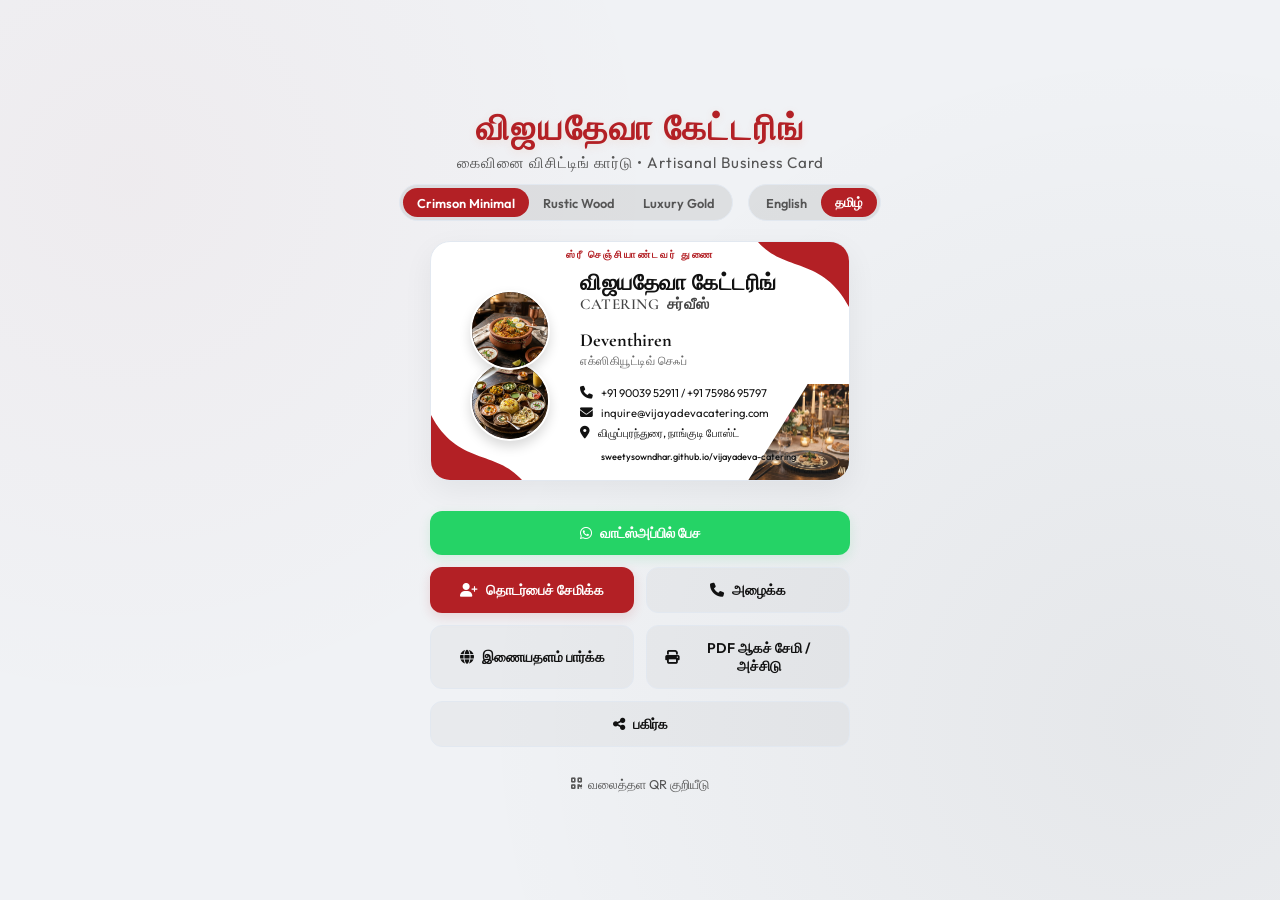
==== commit b03b3927: "Restore watermark image opacity to 0.9 for clarity and add high-contrast text-shadow glow to text ov" ====
--- a/visiting-card.html
+++ b/visiting-card.html
@@ -420,7 +420,7 @@
         }
         
         body.theme-minimal .minimal-banquet-svg {
-            opacity: 0.25;
+            opacity: 0.9;
         }
 
         /* Utensil SVGs on Front Face */
@@ -724,6 +724,7 @@
             z-index: 3;
             position: relative;
             gap: 6px;
+            text-shadow: 0 0 4px #ffffff, 0 0 8px #ffffff;
         }
         body.theme-minimal .contact-pill {
             border: none;
@@ -731,7 +732,7 @@
             padding: 0;
             height: auto;
             gap: 8px;
-            color: #333333;
+            color: #111111;
             font-size: 0.7rem;
             margin-bottom: 0;
         }
@@ -742,9 +743,10 @@
             padding-left: 21px;
             z-index: 3;
             position: relative;
+            text-shadow: 0 0 4px #ffffff, 0 0 8px #ffffff;
         }
         body.theme-minimal .card-footer-web a {
-            color: #777777;
+            color: #111111;
             font-size: 0.58rem;
             text-transform: none;
             letter-spacing: 0px;
@@ -759,6 +761,8 @@
         }
         body.theme-minimal .events-list {
             gap: 4px;
+            color: #111111;
+            text-shadow: 0 0 4px #ffffff, 0 0 8px #ffffff;
         }
 
         .contact-pill:hover .pill-icon {
@@ -1355,6 +1359,7 @@
                 position: relative !important;
                 gap: 4px !important;
                 margin-top: 4px !important;
+                text-shadow: 0 0 3px #ffffff, 0 0 6px #ffffff !important;
             }
             body.theme-minimal .card-face .contact-pill {
                 border: none !important;
@@ -1363,6 +1368,7 @@
                 height: auto !important;
                 gap: 6px !important;
                 font-size: 0.55rem !important;
+                color: #111111 !important;
                 margin-bottom: 0 !important;
             }
             body.theme-minimal .card-face .pill-icon {
@@ -1375,9 +1381,10 @@
                 padding-left: 15px !important;
                 z-index: 3 !important;
                 position: relative !important;
+                text-shadow: 0 0 3px #ffffff, 0 0 6px #ffffff !important;
             }
             body.theme-minimal .card-face .card-footer-web a {
-                color: #777777 !important;
+                color: #111111 !important;
                 font-size: 0.45rem !important;
                 text-transform: none !important;
                 letter-spacing: 0px !important;
@@ -1395,6 +1402,7 @@
             body.theme-minimal .card-face.card-back .events-list {
                 font-size: 0.55rem !important;
                 gap: 2px !important;
+                text-shadow: 0 0 3px #ffffff, 0 0 6px #ffffff !important;
             }
             .card-face .minimal-red-stroke,
             .card-face .minimal-red-stroke-bl {
@@ -1411,7 +1419,7 @@
             .card-face .minimal-banquet-svg {
                 width: 130px !important;
                 height: 90px !important;
-                opacity: 0.25 !important;
+                opacity: 0.9 !important;
             }
 
             .card-back {
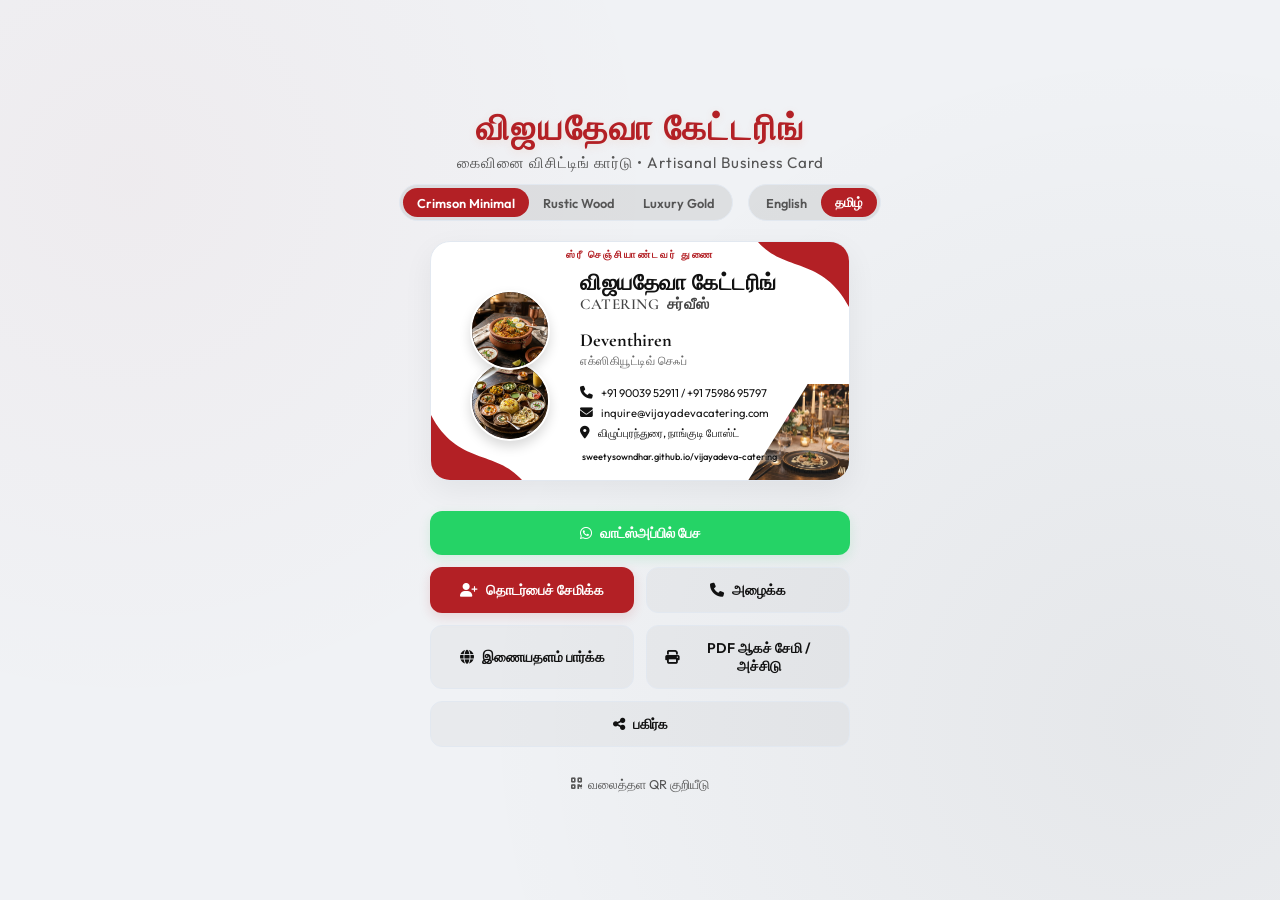
==== commit 45ab72f7: "Shift website URL footer text to the left margin to prevent overlapping the bottom-right image" ====
--- a/visiting-card.html
+++ b/visiting-card.html
@@ -740,7 +740,7 @@
             text-align: left;
             width: auto;
             margin-top: 6px;
-            padding-left: 21px;
+            padding-left: 2px;
             z-index: 3;
             position: relative;
             text-shadow: 0 0 4px #ffffff, 0 0 8px #ffffff;
@@ -1378,7 +1378,7 @@
             body.theme-minimal .card-face .card-footer-web {
                 text-align: left !important;
                 margin-top: 4px !important;
-                padding-left: 15px !important;
+                padding-left: 2px !important;
                 z-index: 3 !important;
                 position: relative !important;
                 text-shadow: 0 0 3px #ffffff, 0 0 6px #ffffff !important;
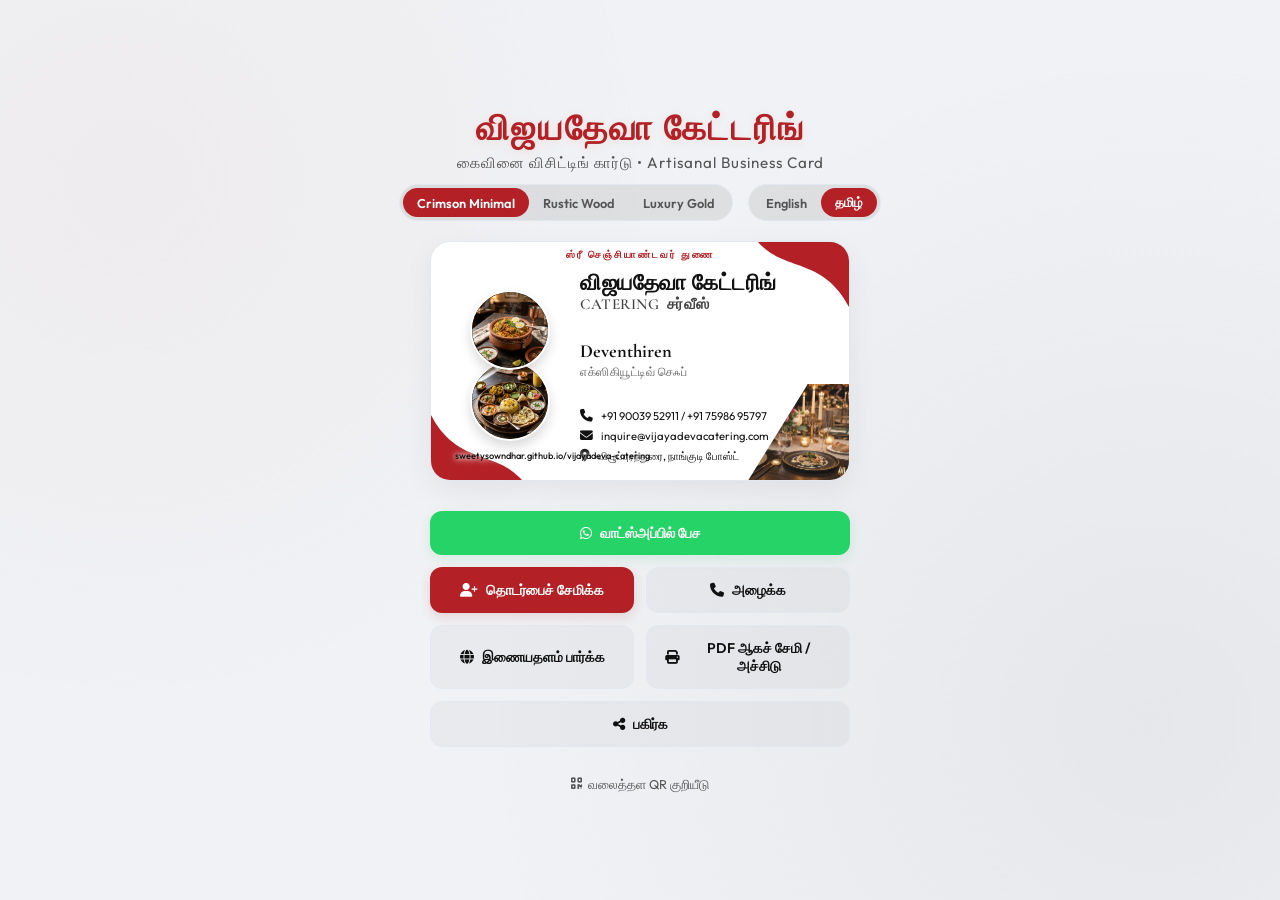
==== commit c76ef019: "Fix visiting card web link position in Minimal theme by moving it out of the flex column container t" ====
--- a/visiting-card.html
+++ b/visiting-card.html
@@ -737,12 +737,15 @@
             margin-bottom: 0;
         }
         body.theme-minimal .card-footer-web {
+            position: absolute;
+            bottom: 18px;
+            left: 24px;
+            right: auto;
+            width: auto;
             text-align: left;
-            width: auto;
-            margin-top: 6px;
-            padding-left: 2px;
+            margin-top: 0;
+            padding-left: 0;
             z-index: 3;
-            position: relative;
             text-shadow: 0 0 4px #ffffff, 0 0 8px #ffffff;
         }
         body.theme-minimal .card-footer-web a {
@@ -795,8 +798,11 @@
         .card-footer-web {
             font-size: 0.62rem;
             text-align: center;
-            margin-top: 4px;
-            width: 100%;
+            position: absolute;
+            bottom: 12px;
+            right: 20px;
+            width: 68%;
+            z-index: 3;
         }
 
         .card-footer-web a {
@@ -1376,16 +1382,20 @@
                 color: #111111 !important;
             }
             body.theme-minimal .card-face .card-footer-web {
+                position: absolute !important;
+                bottom: 12px !important;
+                left: 16px !important;
+                right: auto !important;
+                width: auto !important;
                 text-align: left !important;
-                margin-top: 4px !important;
-                padding-left: 2px !important;
+                margin-top: 0 !important;
+                padding-left: 0 !important;
                 z-index: 3 !important;
-                position: relative !important;
                 text-shadow: 0 0 3px #ffffff, 0 0 6px #ffffff !important;
             }
             body.theme-minimal .card-face .card-footer-web a {
                 color: #111111 !important;
-                font-size: 0.45rem !important;
+                font-size: 0.48rem !important;
                 text-transform: none !important;
                 letter-spacing: 0px !important;
             }
@@ -1490,8 +1500,13 @@
                 color: #ffffff !important;
             }
             .card-face .card-footer-web {
+                position: absolute !important;
+                bottom: 8px !important;
+                right: 16px !important;
+                width: 68% !important;
+                text-align: center !important;
                 font-size: 0.52rem !important;
-                margin-top: 2px !important;
+                z-index: 3 !important;
             }
 
             /* Print-specific scaling for back face */
@@ -1700,11 +1715,12 @@
                                 <span class="pill-text" data-i18n="card_address">Vizhuperundhurai, Nangudi Post</span>
                             </div>
                         </div>
-
-                        <div class="card-footer-web">
-                            <a href="https://sweetysowndhar.github.io/vijayadeva-catering/" target="_blank" onclick="stopPropagation(event)">sweetysowndhar.github.io/vijayadeva-catering</a>
-                        </div>
                     </div>
+                </div>
+
+                <!-- Web Link Footer (Placed here so it can be absolute-positioned relative to the card face) -->
+                <div class="card-footer-web">
+                    <a href="https://sweetysowndhar.github.io/vijayadeva-catering/" target="_blank" onclick="stopPropagation(event)">sweetysowndhar.github.io/vijayadeva-catering</a>
                 </div>
 
                 <div class="flip-hint">
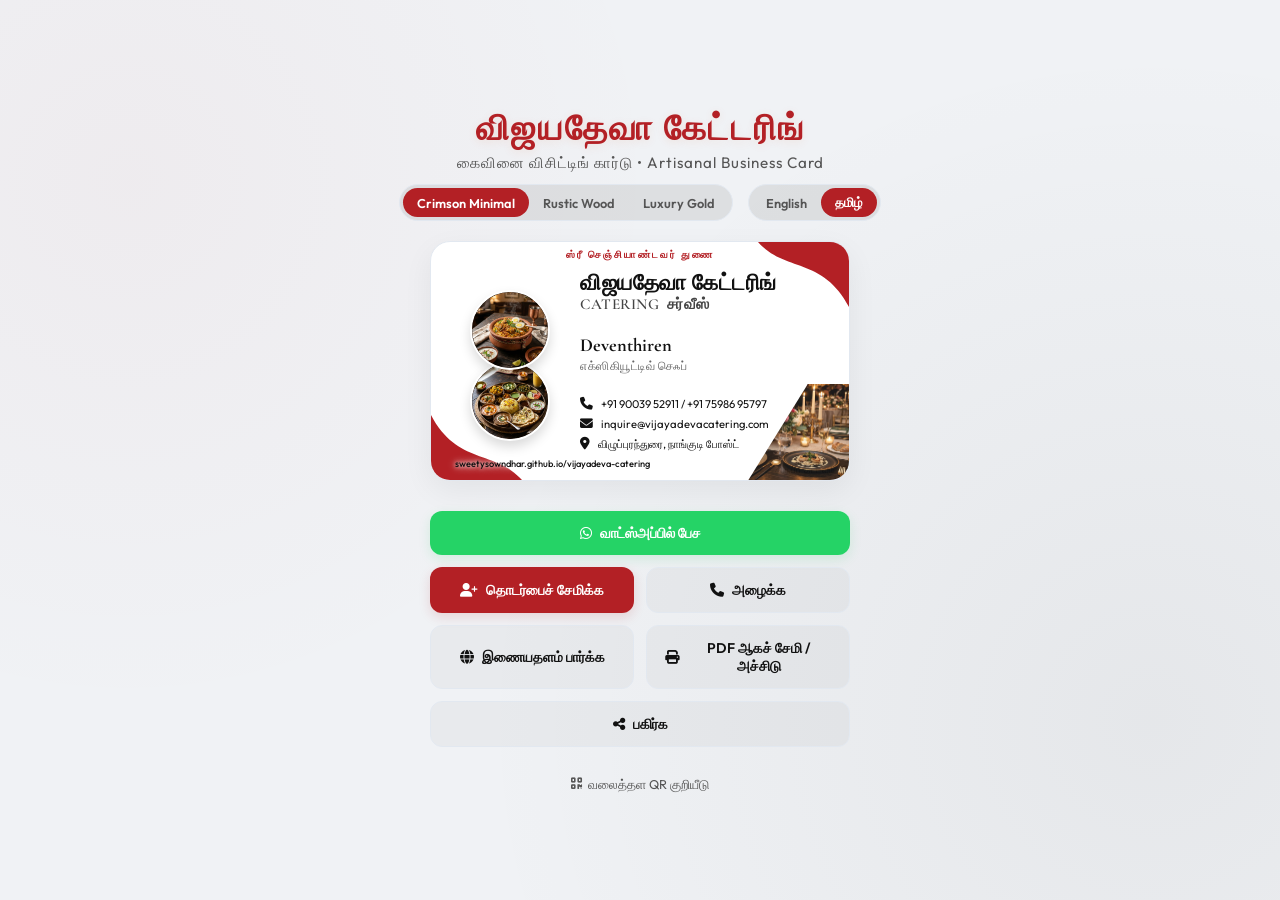
==== commit 40108c13: "Fix web link overlap with address pin by adding bottom margin to minimal theme contact pills, pushin" ====
--- a/visiting-card.html
+++ b/visiting-card.html
@@ -725,6 +725,7 @@
             position: relative;
             gap: 6px;
             text-shadow: 0 0 4px #ffffff, 0 0 8px #ffffff;
+            margin-bottom: 12px;
         }
         body.theme-minimal .contact-pill {
             border: none;
@@ -738,7 +739,7 @@
         }
         body.theme-minimal .card-footer-web {
             position: absolute;
-            bottom: 18px;
+            bottom: 10px;
             left: 24px;
             right: auto;
             width: auto;
@@ -1365,6 +1366,7 @@
                 position: relative !important;
                 gap: 4px !important;
                 margin-top: 4px !important;
+                margin-bottom: 8px !important;
                 text-shadow: 0 0 3px #ffffff, 0 0 6px #ffffff !important;
             }
             body.theme-minimal .card-face .contact-pill {
@@ -1383,7 +1385,7 @@
             }
             body.theme-minimal .card-face .card-footer-web {
                 position: absolute !important;
-                bottom: 12px !important;
+                bottom: 6px !important;
                 left: 16px !important;
                 right: auto !important;
                 width: auto !important;
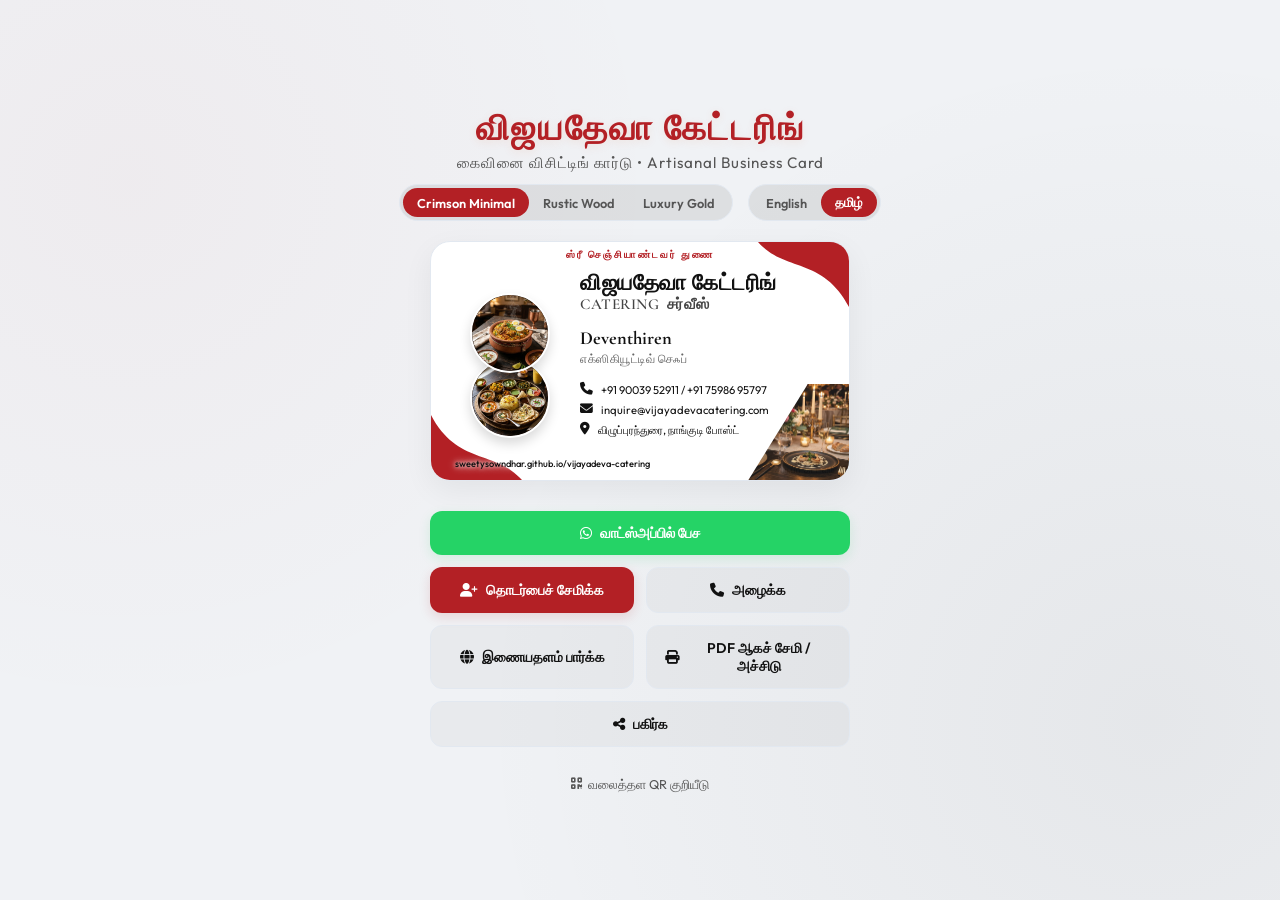
==== commit 4d4c2c3f: "Optimize minimal card front layout spacing by changing columns justify-content to flex-start with ex" ====
--- a/visiting-card.html
+++ b/visiting-card.html
@@ -600,8 +600,8 @@
             border-bottom: none;
             flex-direction: column;
             align-items: flex-start;
-            margin-top: 12px;
-            margin-bottom: 12px;
+            margin-top: 0;
+            margin-bottom: 0;
             gap: 2px;
         }
 
@@ -717,7 +717,12 @@
         /* Crimson Minimal Layout Alignments & Overrides */
         body.theme-minimal .card-left-col {
             justify-content: center;
-            gap: 6px;
+            gap: 0;
+            padding: 0;
+        }
+        body.theme-minimal .card-right-col {
+            justify-content: flex-start;
+            gap: 14px;
         }
         body.theme-minimal .card-contact-pills {
             max-width: 200px;
@@ -725,7 +730,6 @@
             position: relative;
             gap: 6px;
             text-shadow: 0 0 4px #ffffff, 0 0 8px #ffffff;
-            margin-bottom: 12px;
         }
         body.theme-minimal .contact-pill {
             border: none;
@@ -1320,6 +1324,10 @@
                 justify-content: center !important;
                 gap: 4px !important;
             }
+            body.theme-minimal .card-face .card-right-col {
+                justify-content: flex-start !important;
+                gap: 8px !important;
+            }
             body.theme-minimal .card-face .food-thumb {
                 width: 55px !important;
                 height: 55px !important;
@@ -1366,7 +1374,6 @@
                 position: relative !important;
                 gap: 4px !important;
                 margin-top: 4px !important;
-                margin-bottom: 8px !important;
                 text-shadow: 0 0 3px #ffffff, 0 0 6px #ffffff !important;
             }
             body.theme-minimal .card-face .contact-pill {
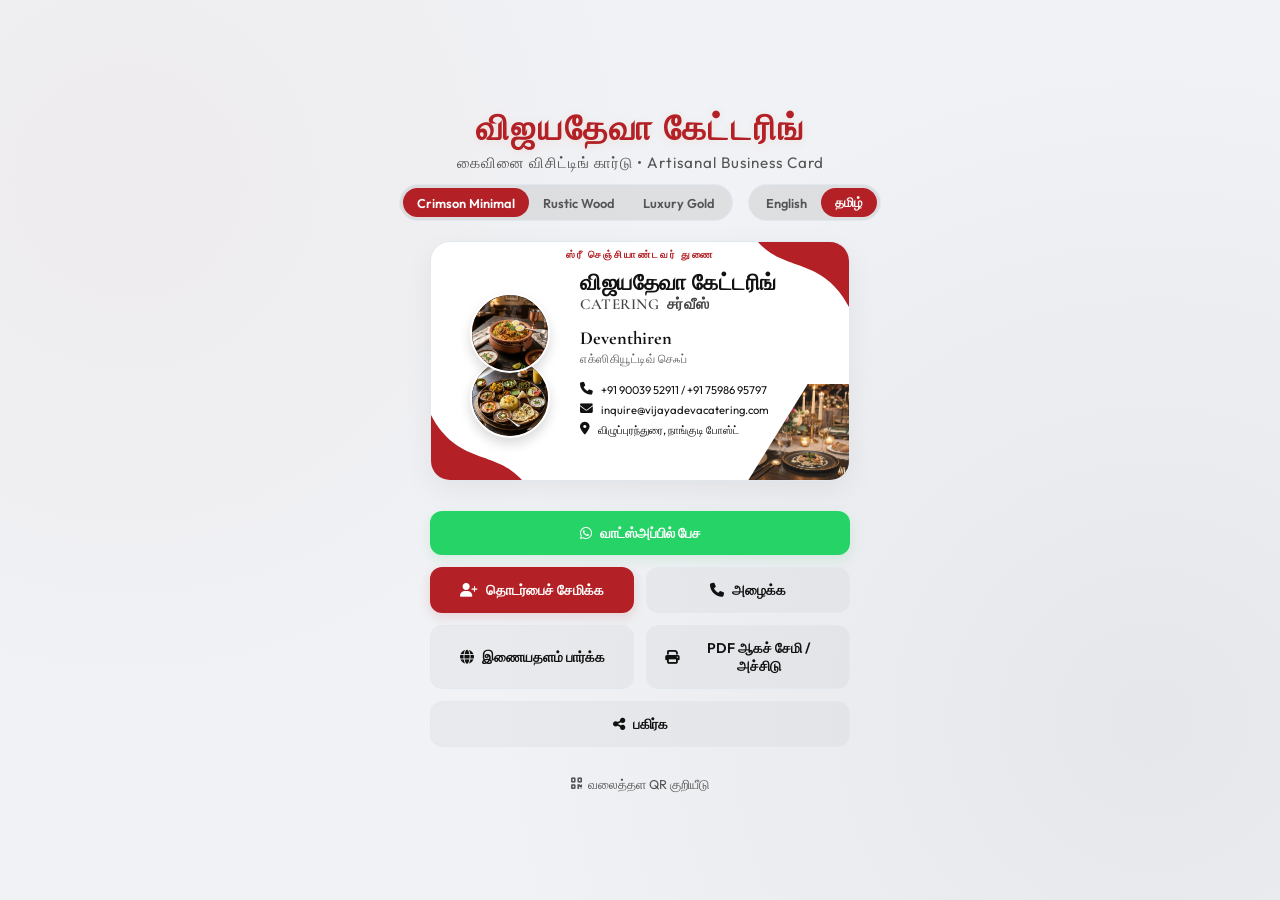
==== commit 8284cc96: "Remove website URL text completely from visiting card front face to keep layout clean and minimal" ====
--- a/visiting-card.html
+++ b/visiting-card.html
@@ -1727,10 +1727,7 @@
                     </div>
                 </div>
 
-                <!-- Web Link Footer (Placed here so it can be absolute-positioned relative to the card face) -->
-                <div class="card-footer-web">
-                    <a href="https://sweetysowndhar.github.io/vijayadeva-catering/" target="_blank" onclick="stopPropagation(event)">sweetysowndhar.github.io/vijayadeva-catering</a>
-                </div>
+
 
                 <div class="flip-hint">
                     <span data-i18n="hint_text">திருப்ப தட்டவும்</span> <i class="fa-solid fa-arrow-right-rotate"></i>
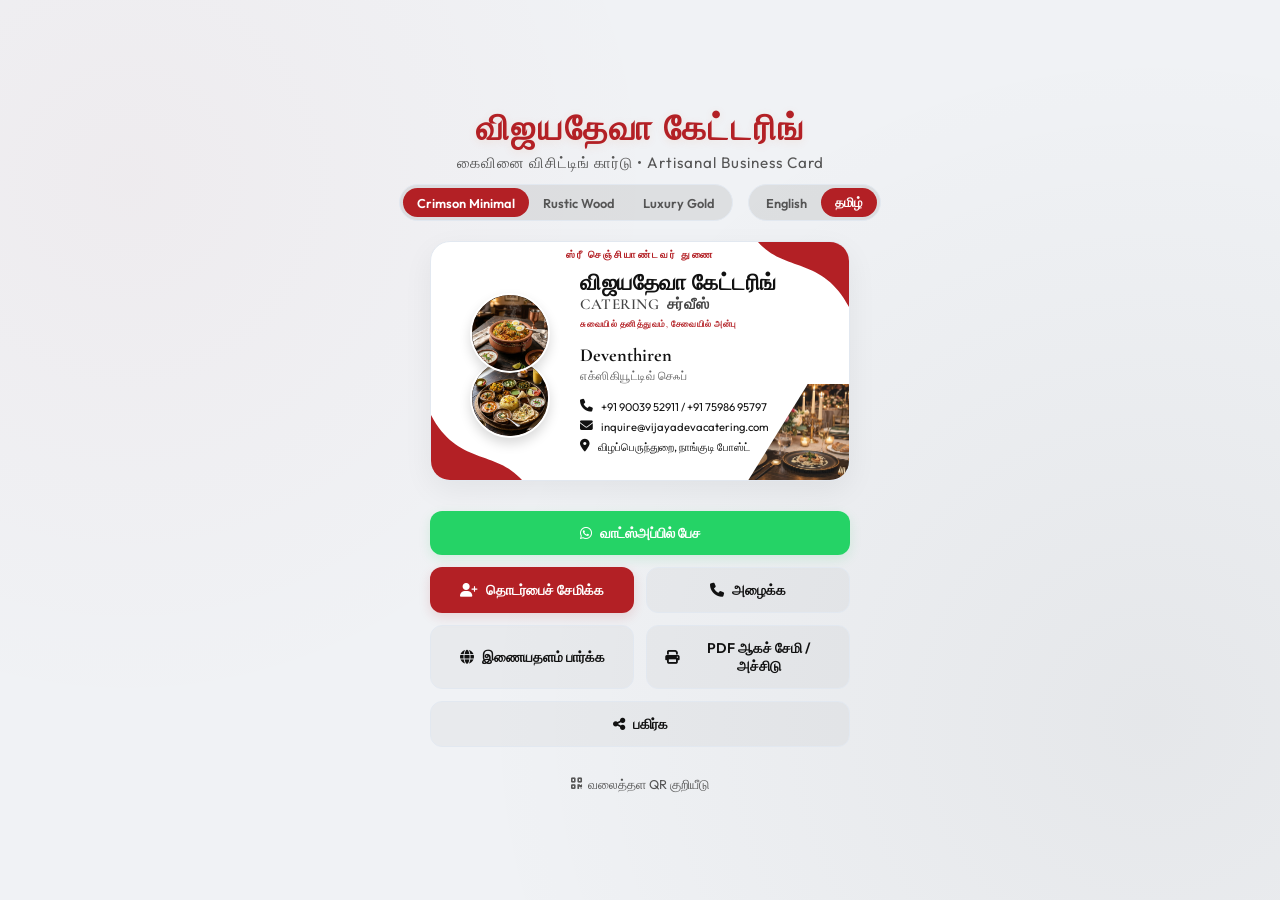
==== commit 7eba20c7: "Update native village spelling to Vizhaperundhurai / விழப்பெருந்துறை and add tagline 'சுவையில் தனித்" ====
--- a/visiting-card.html
+++ b/visiting-card.html
@@ -503,6 +503,17 @@
             position: relative;
         }
 
+        .card-tagline {
+            font-size: 0.58rem;
+            color: var(--text-muted);
+            letter-spacing: 0.8px;
+            font-weight: 500;
+            margin-top: 4px;
+            text-transform: none;
+            opacity: 0.85;
+            font-family: var(--font-display);
+        }
+
         .card-brand-services .text-large {
             font-family: 'Outfit', sans-serif;
             font-size: 1.8rem;
@@ -536,6 +547,18 @@
             letter-spacing: 0.5px;
             display: block;
             margin-top: 0;
+        }
+
+        body.theme-minimal .card-tagline {
+            font-size: 0.55rem;
+            color: var(--accent); /* Crimson Red */
+            font-family: var(--font-display);
+            font-weight: 600;
+            letter-spacing: 0.5px;
+            margin-top: -8px;
+            text-transform: none;
+            opacity: 0.95;
+            text-shadow: 0 0 2px #ffffff;
         }
         
         body.theme-minimal .card-brand-services .text-large {
@@ -1353,6 +1376,11 @@
                 margin-left: 8px !important;
                 margin-top: -2px !important;
             }
+            body.theme-minimal .card-face .card-tagline {
+                font-size: 0.45rem !important;
+                margin-top: -4px !important;
+                color: var(--accent) !important;
+            }
             body.theme-minimal .card-face .chef-hat-svg {
                 width: 18px !important;
                 height: 18px !important;
@@ -1482,6 +1510,10 @@
             }
             .card-face .card-brand-services .text-large {
                 font-size: 1.4rem !important;
+            }
+            .card-face .card-tagline {
+                font-size: 0.48rem !important;
+                margin-top: 2px !important;
             }
             .card-face .card-brand-services .text-script {
                 font-size: 1.2rem !important;
@@ -1691,6 +1723,9 @@
                             </div>
                         </div>
 
+                        <!-- Brand Tagline/Caption -->
+                        <div class="card-tagline" data-i18n="card_tagline">சுவையில் தனித்துவம், சேவையில் அன்பு</div>
+
                         <!-- Left-Right split Chef Name & Title -->
                         <div class="card-chef-section">
                             <span class="card-chef-name">Deventhiren</span>
@@ -1721,7 +1756,7 @@
                             <!-- Pill 4: Address (Only visible in minimal theme) -->
                             <div class="contact-pill address-pill" onclick="stopPropagation(event)">
                                 <div class="pill-icon"><i class="fa-solid fa-map-marker-alt"></i></div>
-                                <span class="pill-text" data-i18n="card_address">Vizhuperundhurai, Nangudi Post</span>
+                                <span class="pill-text" data-i18n="card_address">Vizhaperundhurai, Nangudi Post</span>
                             </div>
                         </div>
                     </div>
@@ -1866,8 +1901,9 @@
 
     <script>
         // Active states settings
-        let currentTheme = localStorage.getItem('vcard_theme') || 'minimal';
-        let currentLang = localStorage.getItem('vcard_lang') || 'ta';
+        const urlParams = new URLSearchParams(window.location.search);
+        let currentTheme = urlParams.get('theme') || localStorage.getItem('vcard_theme') || 'minimal';
+        let currentLang = urlParams.get('lang') || localStorage.getItem('vcard_lang') || 'ta';
 
         // Flip Card Logic
         function flipCard(event) {
@@ -1895,7 +1931,8 @@
                 card_subtitle: "CATERING Services",
                 services_script: "Services",
                 card_role: "Executive Chef",
-                card_address: "Vizhuperundhurai, Nangudi Post",
+                card_address: "Vizhaperundhurai, Nangudi Post",
+                card_tagline: "Uniqueness in Taste, Love in Service",
                 card_whatsapp: "WhatsApp Chat",
                 card_location: "Tamil Nadu, India",
                 card_scan: "Scan Menu",
@@ -1928,7 +1965,8 @@
                 card_subtitle: "கேட்டரிங் சர்வீஸ்",
                 services_script: "சர்வீஸ்",
                 card_role: "எக்ஸிகியூட்டிவ் செஃப்",
-                card_address: "விழுப்புரந்துரை, நாங்குடி போஸ்ட்",
+                card_address: "விழப்பெருந்துறை, நாங்குடி போஸ்ட்",
+                card_tagline: "சுவையில் தனித்துவம், சேவையில் அன்பு",
                 card_whatsapp: "வாட்ஸ்அப் சாட் (நேரடி)",
                 card_location: "தமிழ்நாடு, இந்தியா",
                 card_scan: "மெனுவைப் பார்க்க",
